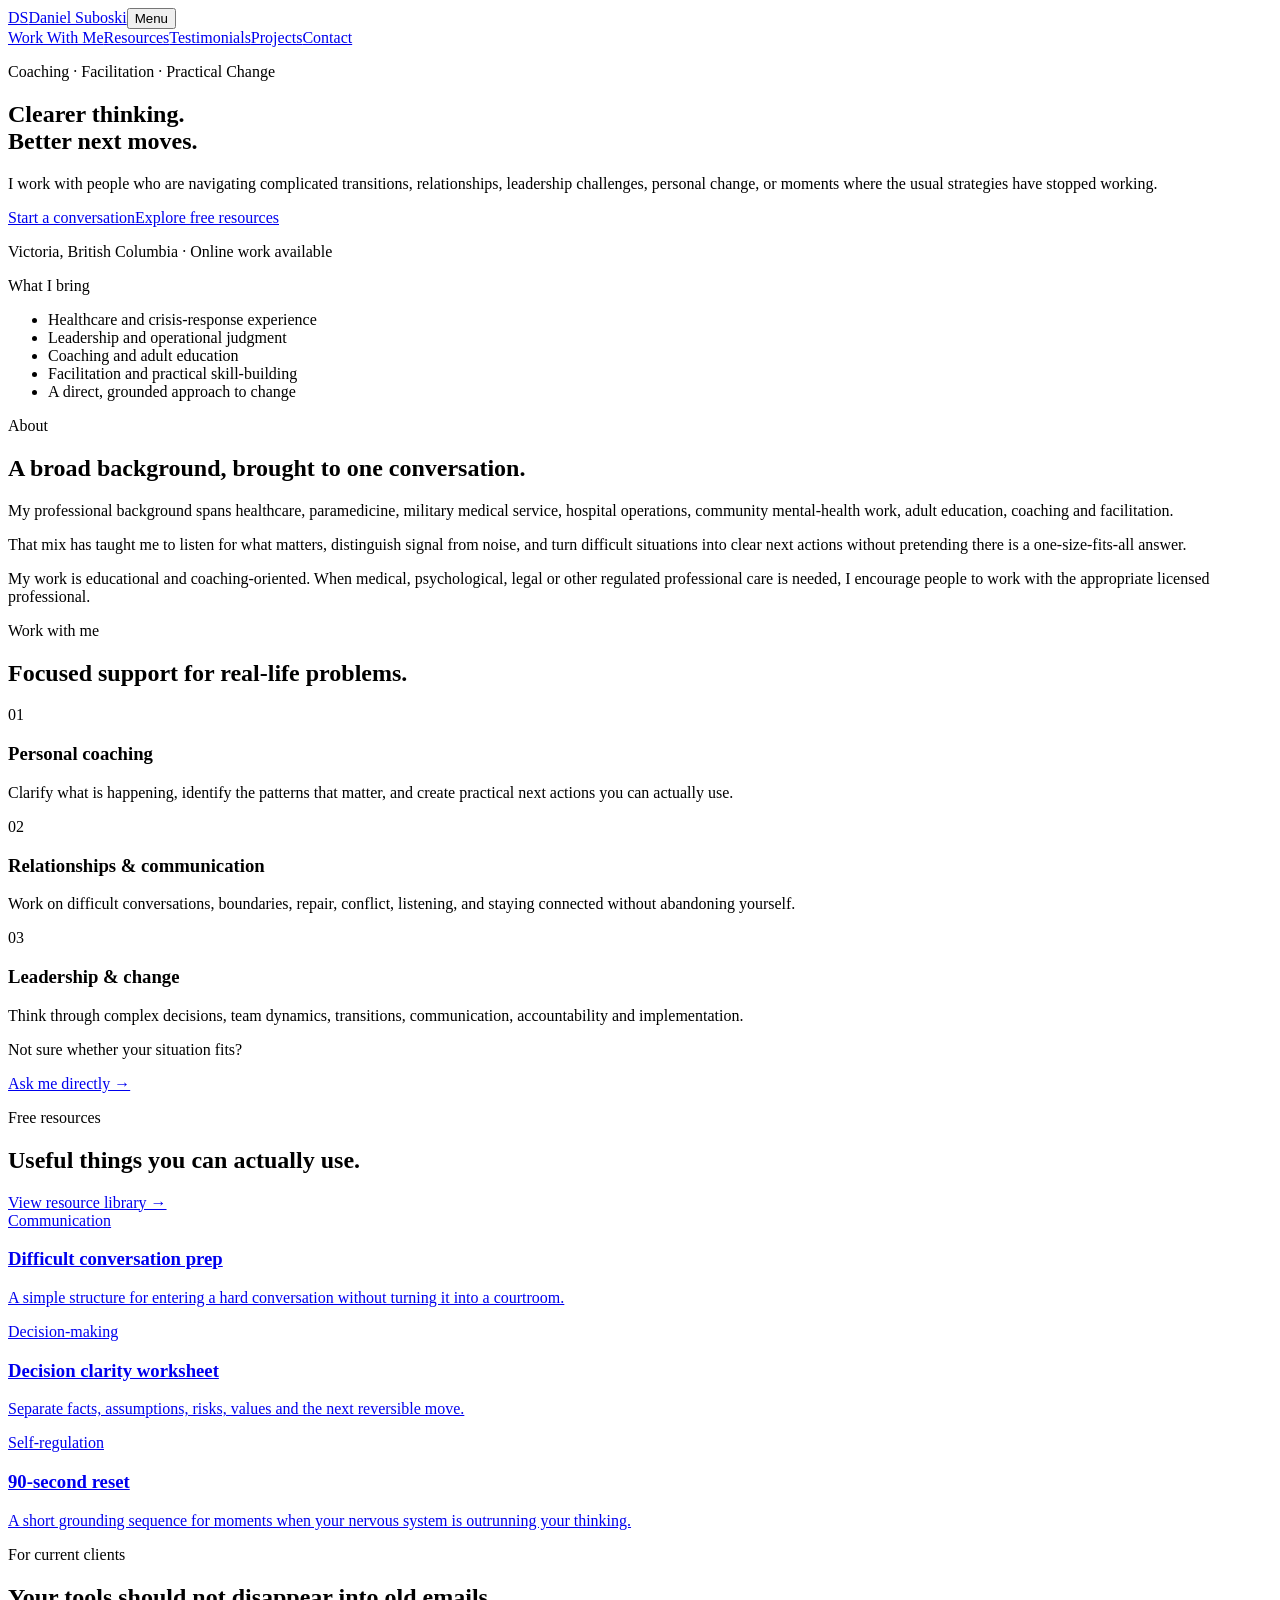
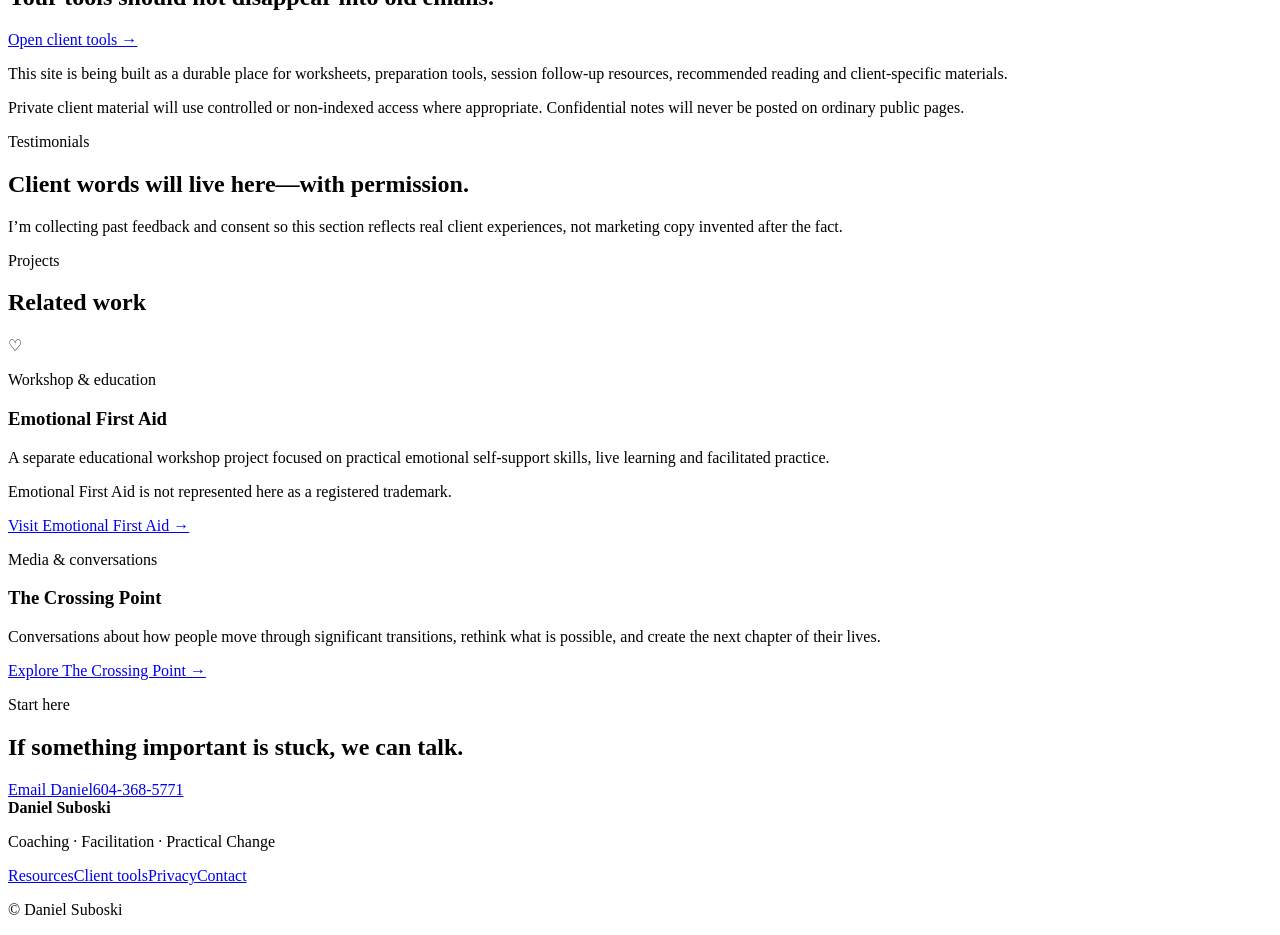
==== index.html @ cf42a099 "Add initial DanielSuboski.com homepage" ====
<!doctype html><html lang="en"><head><meta charset="utf-8"><meta name="viewport" content="width=device-width,initial-scale=1"><title>Daniel Suboski | Coaching, Facilitation & Practical Change</title><meta name="description" content="Daniel Suboski — coaching, facilitation, practical resources, and client tools grounded in healthcare, leadership, adult education, and lived experience."><meta name="theme-color" content="#17152a"><link rel="stylesheet" href="styles.css"></head><body><header class="site-header"><a class="brand" href="#top"><span class="brand-mark">DS</span><span class="brand-text">Daniel Suboski</span></a><button class="menu-btn" aria-expanded="false" aria-controls="nav">Menu</button><nav id="nav"><a href="#work">Work With Me</a><a href="#resources">Resources</a><a href="#testimonials">Testimonials</a><a href="#projects">Projects</a><a class="nav-cta" href="mailto:dsuboski@gmail.com?subject=Coaching%20inquiry">Contact</a></nav></header><main id="top"><section class="hero"><div class="hero-glow"></div><div class="hero-copy"><p class="eyebrow">Coaching · Facilitation · Practical Change</p><h1>Clearer thinking.<br><span>Better next moves.</span></h1><p class="lede">I work with people who are navigating complicated transitions, relationships, leadership challenges, personal change, or moments where the usual strategies have stopped working.</p><div class="actions"><a class="btn primary" href="mailto:dsuboski@gmail.com?subject=Coaching%20inquiry">Start a conversation</a><a class="btn secondary" href="#resources">Explore free resources</a></div><p class="micro">Victoria, British Columbia · Online work available</p></div><aside class="hero-card"><p class="card-kicker">What I bring</p><ul><li>Healthcare and crisis-response experience</li><li>Leadership and operational judgment</li><li>Coaching and adult education</li><li>Facilitation and practical skill-building</li><li>A direct, grounded approach to change</li></ul></aside></section><section class="split section" id="about"><div><p class="eyebrow">About</p><h2>A broad background, brought to one conversation.</h2></div><div class="prose"><p>My professional background spans healthcare, paramedicine, military medical service, hospital operations, community mental-health work, adult education, coaching and facilitation.</p><p>That mix has taught me to listen for what matters, distinguish signal from noise, and turn difficult situations into clear next actions without pretending there is a one-size-fits-all answer.</p><p>My work is educational and coaching-oriented. When medical, psychological, legal or other regulated professional care is needed, I encourage people to work with the appropriate licensed professional.</p></div></section><section class="section" id="work"><p class="eyebrow">Work with me</p><h2>Focused support for real-life problems.</h2><div class="grid three"><article class="tile"><span class="num">01</span><h3>Personal coaching</h3><p>Clarify what is happening, identify the patterns that matter, and create practical next actions you can actually use.</p></article><article class="tile"><span class="num">02</span><h3>Relationships & communication</h3><p>Work on difficult conversations, boundaries, repair, conflict, listening, and staying connected without abandoning yourself.</p></article><article class="tile"><span class="num">03</span><h3>Leadership & change</h3><p>Think through complex decisions, team dynamics, transitions, communication, accountability and implementation.</p></article></div><div class="inline-cta"><p>Not sure whether your situation fits?</p><a href="mailto:dsuboski@gmail.com?subject=Is%20this%20a%20fit%3F">Ask me directly →</a></div></section><section class="section muted" id="resources"><div class="section-head"><div><p class="eyebrow">Free resources</p><h2>Useful things you can actually use.</h2></div><a class="text-link" href="resources.html">View resource library →</a></div><div class="grid three"><a class="resource-card" href="resources.html#conversations"><span>Communication</span><h3>Difficult conversation prep</h3><p>A simple structure for entering a hard conversation without turning it into a courtroom.</p></a><a class="resource-card" href="resources.html#decisions"><span>Decision-making</span><h3>Decision clarity worksheet</h3><p>Separate facts, assumptions, risks, values and the next reversible move.</p></a><a class="resource-card" href="resources.html#reset"><span>Self-regulation</span><h3>90-second reset</h3><p>A short grounding sequence for moments when your nervous system is outrunning your thinking.</p></a></div></section><section class="section" id="client-tools"><div class="section-head"><div><p class="eyebrow">For current clients</p><h2>Your tools should not disappear into old emails.</h2></div><a class="text-link" href="client-tools.html">Open client tools →</a></div><div class="client-panel"><p>This site is being built as a durable place for worksheets, preparation tools, session follow-up resources, recommended reading and client-specific materials.</p><p class="small">Private client material will use controlled or non-indexed access where appropriate. Confidential notes will never be posted on ordinary public pages.</p></div></section><section class="section muted" id="testimonials"><p class="eyebrow">Testimonials</p><h2>Client words will live here—with permission.</h2><div class="testimonial-placeholder"><p>I’m collecting past feedback and consent so this section reflects real client experiences, not marketing copy invented after the fact.</p></div></section><section class="section" id="projects"><p class="eyebrow">Projects</p><h2>Related work</h2><div class="grid two"><article class="project efa"><div class="project-art" aria-hidden="true"><div class="swoosh"></div><div class="swoosh gold"></div><div class="heart">♡</div></div><div><p class="project-label">Workshop & education</p><h3>Emotional First Aid</h3><p>A separate educational workshop project focused on practical emotional self-support skills, live learning and facilitated practice.</p><p class="legal-note">Emotional First Aid is not represented here as a registered trademark.</p><a href="https://emotional-first-aid.com" rel="noopener">Visit Emotional First Aid →</a></div></article><article class="project crossing"><div><p class="project-label">Media & conversations</p><h3>The Crossing Point</h3><p>Conversations about how people move through significant transitions, rethink what is possible, and create the next chapter of their lives.</p><a href="https://the-crossing-point.vercel.app" rel="noopener">Explore The Crossing Point →</a></div></article></div></section><section class="contact-band"><div><p class="eyebrow">Start here</p><h2>If something important is stuck, we can talk.</h2></div><div class="actions"><a class="btn primary light" href="mailto:dsuboski@gmail.com?subject=Coaching%20inquiry">Email Daniel</a><a class="btn ghost-light" href="tel:+16043685771">604-368-5771</a></div></section></main><footer><div><strong>Daniel Suboski</strong><p>Coaching · Facilitation · Practical Change</p></div><div class="footer-links"><a href="resources.html">Resources</a><a href="client-tools.html">Client tools</a><a href="privacy.html">Privacy</a><a href="mailto:dsuboski@gmail.com">Contact</a></div><p class="copyright">© <span id="year"></span> Daniel Suboski</p></footer><script src="script.js"></script></body></html>
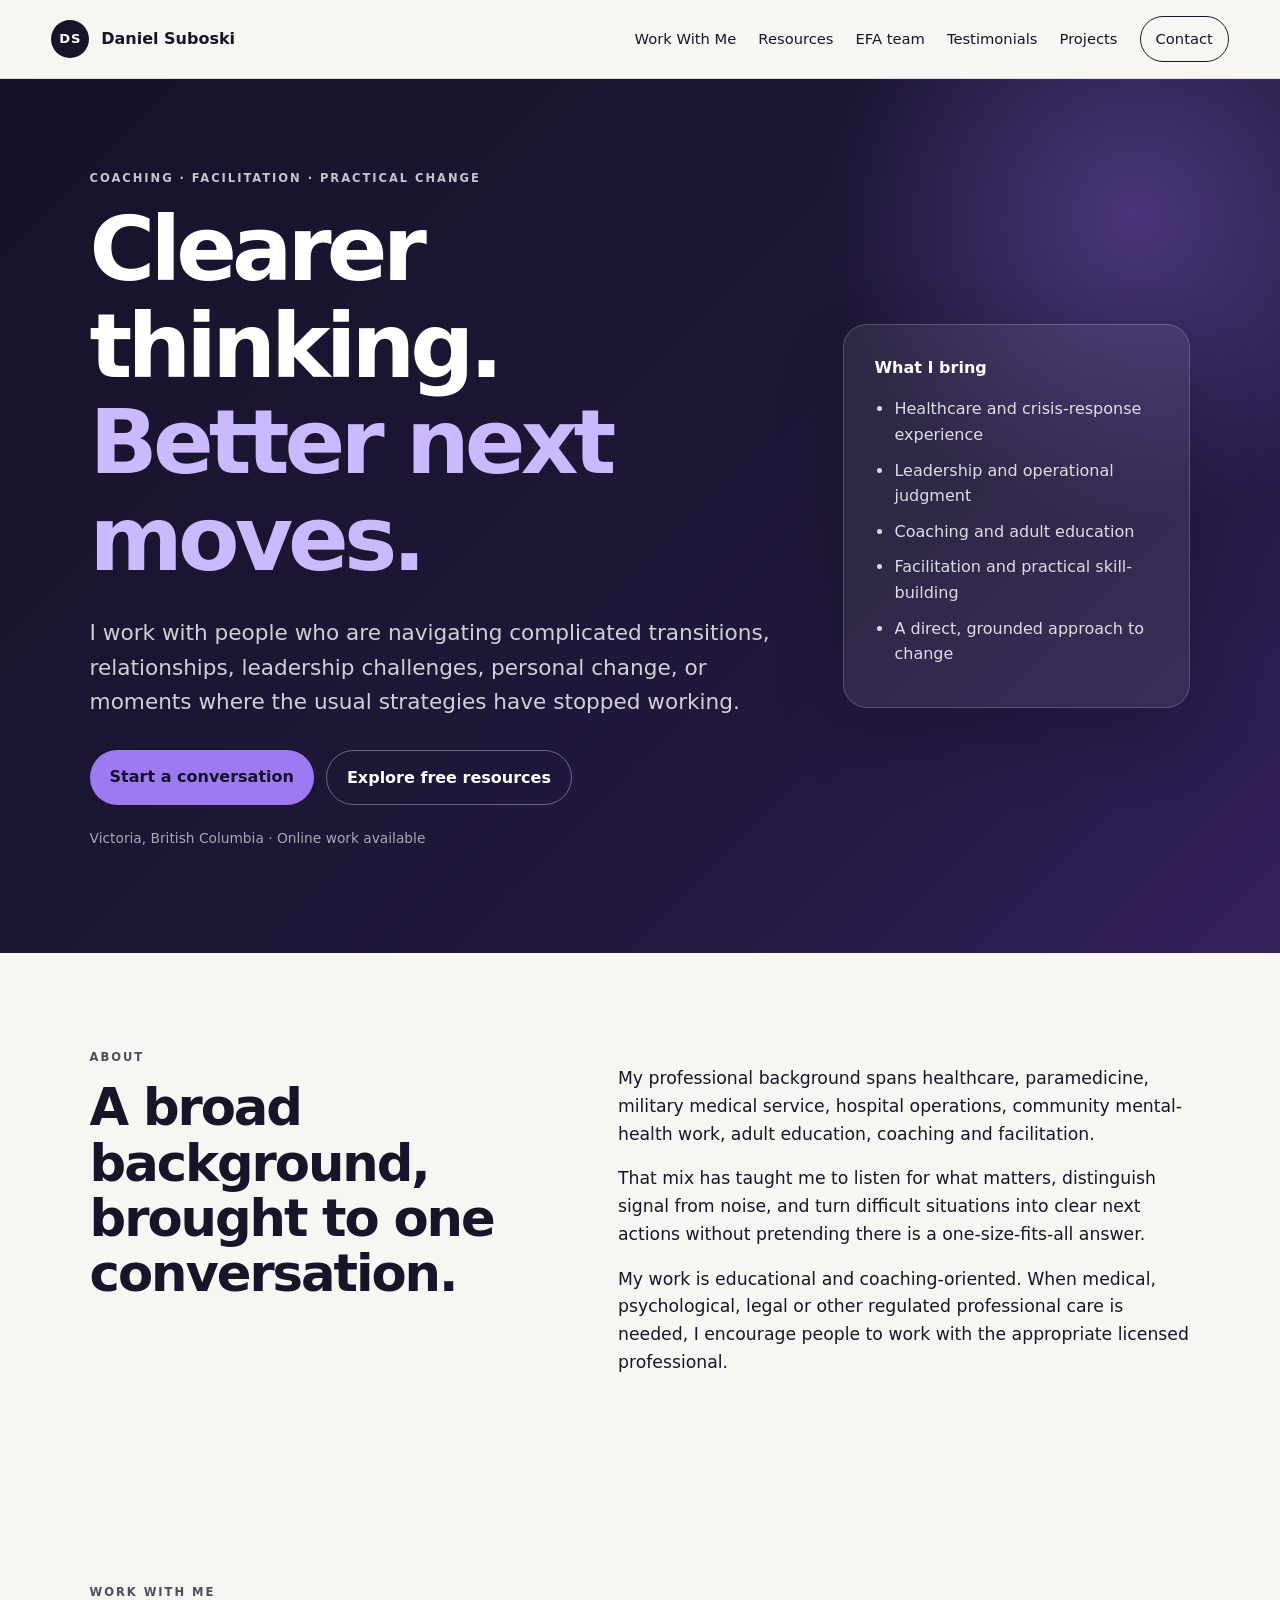
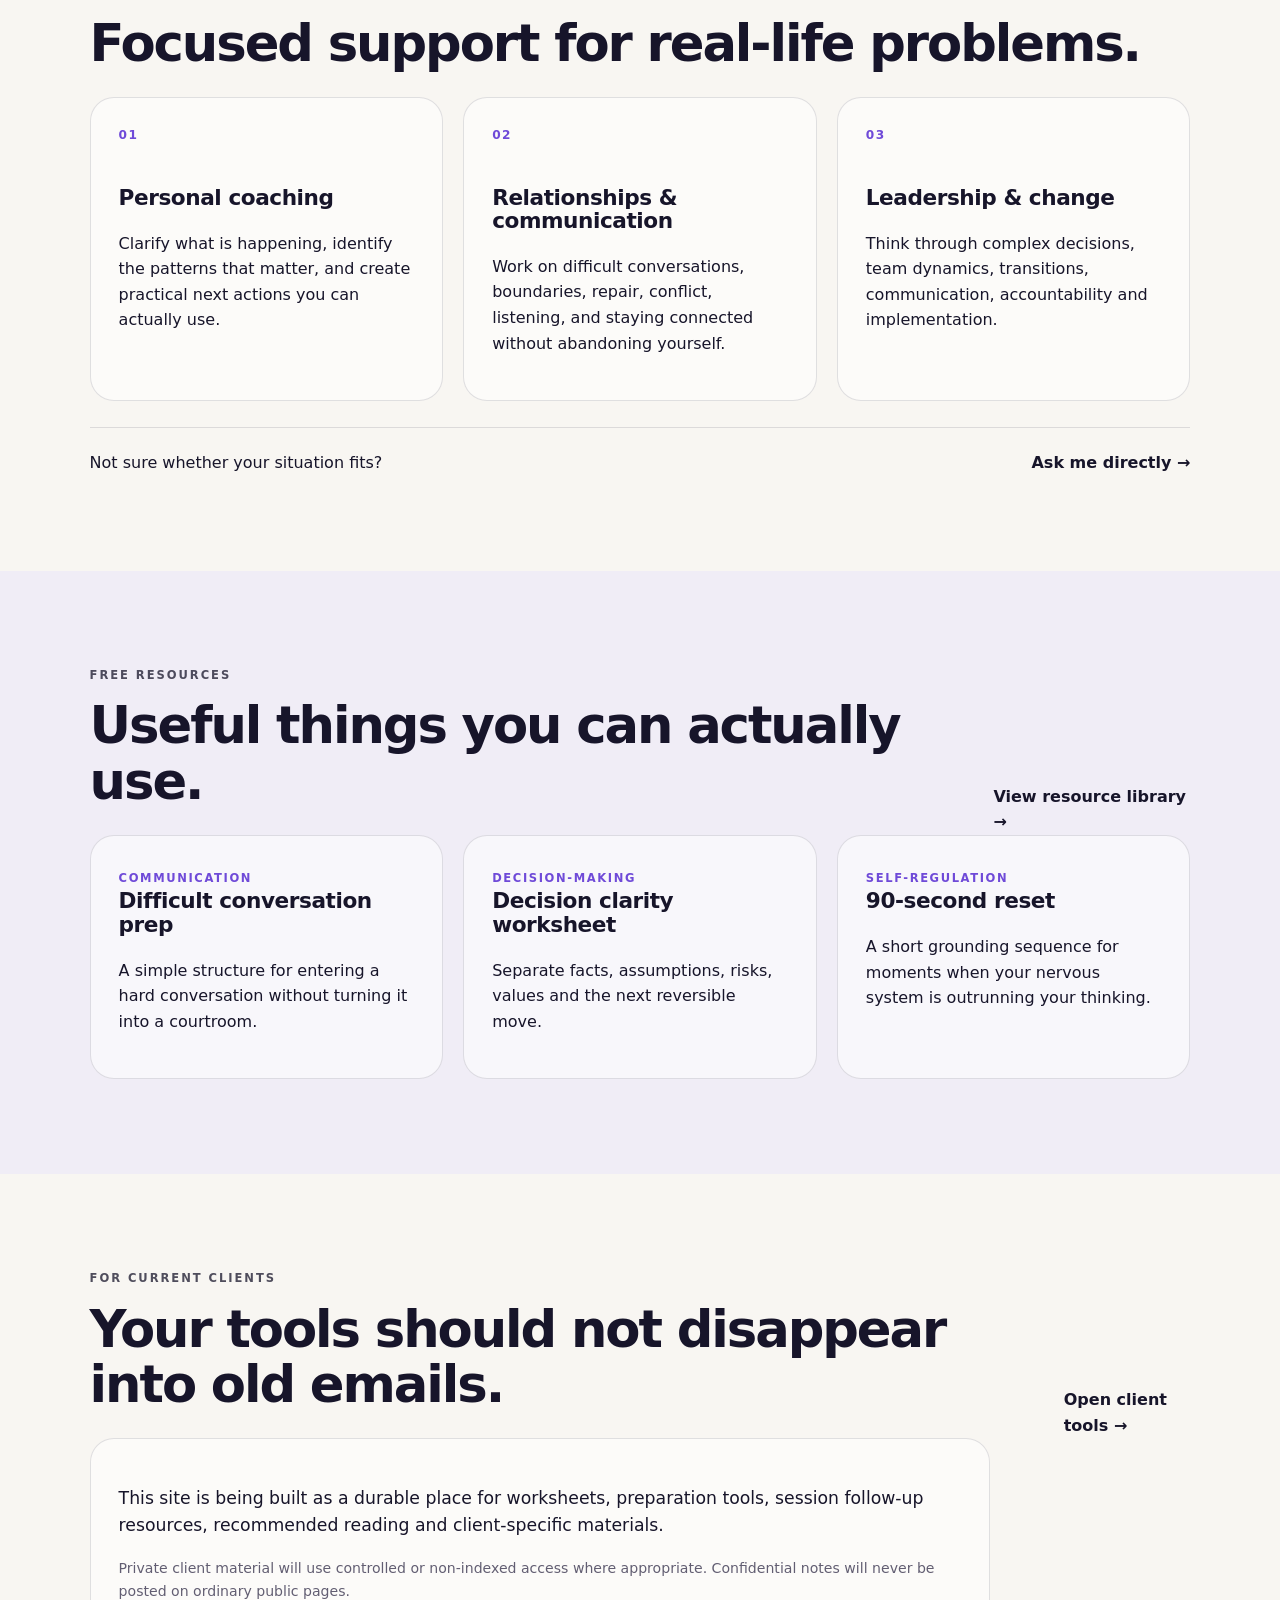
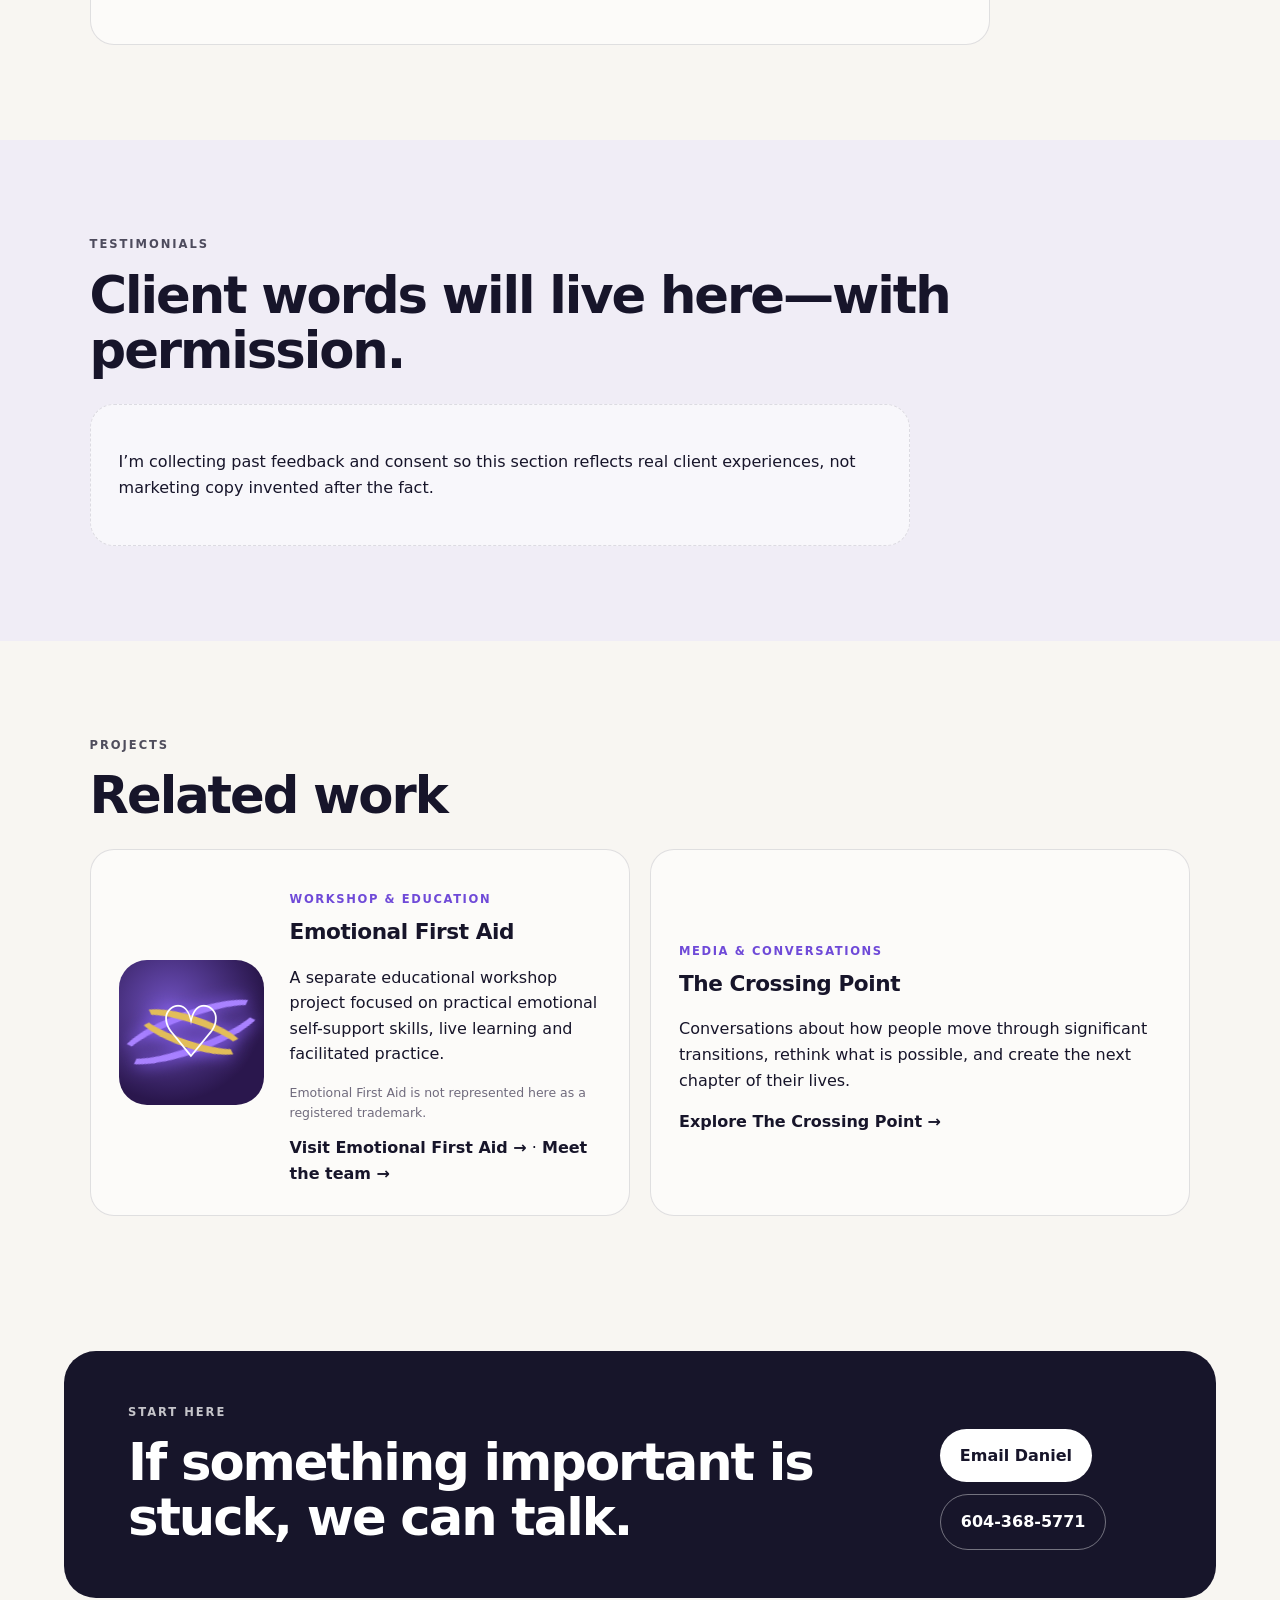
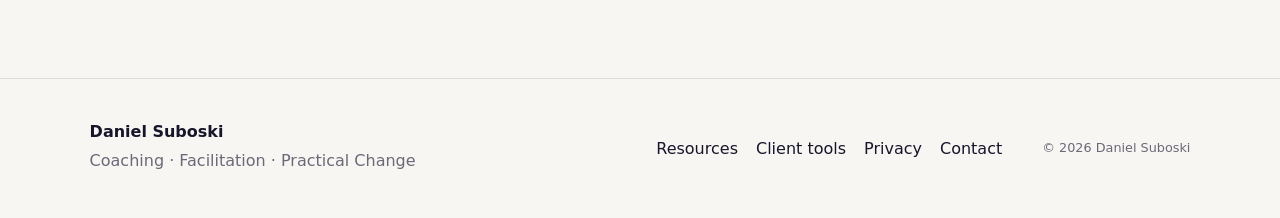
==== commit 2748ed60: "Connect websites and expand curated resources and EFA team navigation" ====
--- a/index.html
+++ b/index.html
@@ -1 +1 @@
-<!doctype html><html lang="en"><head><meta charset="utf-8"><meta name="viewport" content="width=device-width,initial-scale=1"><title>Daniel Suboski | Coaching, Facilitation & Practical Change</title><meta name="description" content="Daniel Suboski — coaching, facilitation, practical resources, and client tools grounded in healthcare, leadership, adult education, and lived experience."><meta name="theme-color" content="#17152a"><link rel="stylesheet" href="styles.css"></head><body><header class="site-header"><a class="brand" href="#top"><span class="brand-mark">DS</span><span class="brand-text">Daniel Suboski</span></a><button class="menu-btn" aria-expanded="false" aria-controls="nav">Menu</button><nav id="nav"><a href="#work">Work With Me</a><a href="#resources">Resources</a><a href="#testimonials">Testimonials</a><a href="#projects">Projects</a><a class="nav-cta" href="mailto:dsuboski@gmail.com?subject=Coaching%20inquiry">Contact</a></nav></header><main id="top"><section class="hero"><div class="hero-glow"></div><div class="hero-copy"><p class="eyebrow">Coaching · Facilitation · Practical Change</p><h1>Clearer thinking.<br><span>Better next moves.</span></h1><p class="lede">I work with people who are navigating complicated transitions, relationships, leadership challenges, personal change, or moments where the usual strategies have stopped working.</p><div class="actions"><a class="btn primary" href="mailto:dsuboski@gmail.com?subject=Coaching%20inquiry">Start a conversation</a><a class="btn secondary" href="#resources">Explore free resources</a></div><p class="micro">Victoria, British Columbia · Online work available</p></div><aside class="hero-card"><p class="card-kicker">What I bring</p><ul><li>Healthcare and crisis-response experience</li><li>Leadership and operational judgment</li><li>Coaching and adult education</li><li>Facilitation and practical skill-building</li><li>A direct, grounded approach to change</li></ul></aside></section><section class="split section" id="about"><div><p class="eyebrow">About</p><h2>A broad background, brought to one conversation.</h2></div><div class="prose"><p>My professional background spans healthcare, paramedicine, military medical service, hospital operations, community mental-health work, adult education, coaching and facilitation.</p><p>That mix has taught me to listen for what matters, distinguish signal from noise, and turn difficult situations into clear next actions without pretending there is a one-size-fits-all answer.</p><p>My work is educational and coaching-oriented. When medical, psychological, legal or other regulated professional care is needed, I encourage people to work with the appropriate licensed professional.</p></div></section><section class="section" id="work"><p class="eyebrow">Work with me</p><h2>Focused support for real-life problems.</h2><div class="grid three"><article class="tile"><span class="num">01</span><h3>Personal coaching</h3><p>Clarify what is happening, identify the patterns that matter, and create practical next actions you can actually use.</p></article><article class="tile"><span class="num">02</span><h3>Relationships & communication</h3><p>Work on difficult conversations, boundaries, repair, conflict, listening, and staying connected without abandoning yourself.</p></article><article class="tile"><span class="num">03</span><h3>Leadership & change</h3><p>Think through complex decisions, team dynamics, transitions, communication, accountability and implementation.</p></article></div><div class="inline-cta"><p>Not sure whether your situation fits?</p><a href="mailto:dsuboski@gmail.com?subject=Is%20this%20a%20fit%3F">Ask me directly →</a></div></section><section class="section muted" id="resources"><div class="section-head"><div><p class="eyebrow">Free resources</p><h2>Useful things you can actually use.</h2></div><a class="text-link" href="resources.html">View resource library →</a></div><div class="grid three"><a class="resource-card" href="resources.html#conversations"><span>Communication</span><h3>Difficult conversation prep</h3><p>A simple structure for entering a hard conversation without turning it into a courtroom.</p></a><a class="resource-card" href="resources.html#decisions"><span>Decision-making</span><h3>Decision clarity worksheet</h3><p>Separate facts, assumptions, risks, values and the next reversible move.</p></a><a class="resource-card" href="resources.html#reset"><span>Self-regulation</span><h3>90-second reset</h3><p>A short grounding sequence for moments when your nervous system is outrunning your thinking.</p></a></div></section><section class="section" id="client-tools"><div class="section-head"><div><p class="eyebrow">For current clients</p><h2>Your tools should not disappear into old emails.</h2></div><a class="text-link" href="client-tools.html">Open client tools →</a></div><div class="client-panel"><p>This site is being built as a durable place for worksheets, preparation tools, session follow-up resources, recommended reading and client-specific materials.</p><p class="small">Private client material will use controlled or non-indexed access where appropriate. Confidential notes will never be posted on ordinary public pages.</p></div></section><section class="section muted" id="testimonials"><p class="eyebrow">Testimonials</p><h2>Client words will live here—with permission.</h2><div class="testimonial-placeholder"><p>I’m collecting past feedback and consent so this section reflects real client experiences, not marketing copy invented after the fact.</p></div></section><section class="section" id="projects"><p class="eyebrow">Projects</p><h2>Related work</h2><div class="grid two"><article class="project efa"><div class="project-art" aria-hidden="true"><div class="swoosh"></div><div class="swoosh gold"></div><div class="heart">♡</div></div><div><p class="project-label">Workshop & education</p><h3>Emotional First Aid</h3><p>A separate educational workshop project focused on practical emotional self-support skills, live learning and facilitated practice.</p><p class="legal-note">Emotional First Aid is not represented here as a registered trademark.</p><a href="https://emotional-first-aid.com" rel="noopener">Visit Emotional First Aid →</a></div></article><article class="project crossing"><div><p class="project-label">Media & conversations</p><h3>The Crossing Point</h3><p>Conversations about how people move through significant transitions, rethink what is possible, and create the next chapter of their lives.</p><a href="https://the-crossing-point.vercel.app" rel="noopener">Explore The Crossing Point →</a></div></article></div></section><section class="contact-band"><div><p class="eyebrow">Start here</p><h2>If something important is stuck, we can talk.</h2></div><div class="actions"><a class="btn primary light" href="mailto:dsuboski@gmail.com?subject=Coaching%20inquiry">Email Daniel</a><a class="btn ghost-light" href="tel:+16043685771">604-368-5771</a></div></section></main><footer><div><strong>Daniel Suboski</strong><p>Coaching · Facilitation · Practical Change</p></div><div class="footer-links"><a href="resources.html">Resources</a><a href="client-tools.html">Client tools</a><a href="privacy.html">Privacy</a><a href="mailto:dsuboski@gmail.com">Contact</a></div><p class="copyright">© <span id="year"></span> Daniel Suboski</p></footer><script src="script.js"></script></body></html>+<!doctype html><html lang="en"><head><meta charset="utf-8"><meta name="viewport" content="width=device-width,initial-scale=1"><title>Daniel Suboski | Coaching, Facilitation & Practical Change</title><meta name="description" content="Daniel Suboski — coaching, facilitation, practical resources, and client tools grounded in healthcare, leadership, adult education, and lived experience."><meta name="theme-color" content="#17152a"><link rel="stylesheet" href="styles.css"></head><body><header class="site-header"><a class="brand" href="#top"><span class="brand-mark">DS</span><span class="brand-text">Daniel Suboski</span></a><button class="menu-btn" aria-expanded="false" aria-controls="nav">Menu</button><nav id="nav"><a href="#work">Work With Me</a><a href="#resources">Resources</a><a href="https://emotional-first-aid.com/people.html">EFA team</a><a href="#testimonials">Testimonials</a><a href="#projects">Projects</a><a class="nav-cta" href="mailto:dsuboski@gmail.com?subject=Coaching%20inquiry">Contact</a></nav></header><main id="top"><section class="hero"><div class="hero-glow"></div><div class="hero-copy"><p class="eyebrow">Coaching · Facilitation · Practical Change</p><h1>Clearer thinking.<br><span>Better next moves.</span></h1><p class="lede">I work with people who are navigating complicated transitions, relationships, leadership challenges, personal change, or moments where the usual strategies have stopped working.</p><div class="actions"><a class="btn primary" href="mailto:dsuboski@gmail.com?subject=Coaching%20inquiry">Start a conversation</a><a class="btn secondary" href="#resources">Explore free resources</a></div><p class="micro">Victoria, British Columbia · Online work available</p></div><aside class="hero-card"><p class="card-kicker">What I bring</p><ul><li>Healthcare and crisis-response experience</li><li>Leadership and operational judgment</li><li>Coaching and adult education</li><li>Facilitation and practical skill-building</li><li>A direct, grounded approach to change</li></ul></aside></section><section class="split section" id="about"><div><p class="eyebrow">About</p><h2>A broad background, brought to one conversation.</h2></div><div class="prose"><p>My professional background spans healthcare, paramedicine, military medical service, hospital operations, community mental-health work, adult education, coaching and facilitation.</p><p>That mix has taught me to listen for what matters, distinguish signal from noise, and turn difficult situations into clear next actions without pretending there is a one-size-fits-all answer.</p><p>My work is educational and coaching-oriented. When medical, psychological, legal or other regulated professional care is needed, I encourage people to work with the appropriate licensed professional.</p></div></section><section class="section" id="work"><p class="eyebrow">Work with me</p><h2>Focused support for real-life problems.</h2><div class="grid three"><article class="tile"><span class="num">01</span><h3>Personal coaching</h3><p>Clarify what is happening, identify the patterns that matter, and create practical next actions you can actually use.</p></article><article class="tile"><span class="num">02</span><h3>Relationships & communication</h3><p>Work on difficult conversations, boundaries, repair, conflict, listening, and staying connected without abandoning yourself.</p></article><article class="tile"><span class="num">03</span><h3>Leadership & change</h3><p>Think through complex decisions, team dynamics, transitions, communication, accountability and implementation.</p></article></div><div class="inline-cta"><p>Not sure whether your situation fits?</p><a href="mailto:dsuboski@gmail.com?subject=Is%20this%20a%20fit%3F">Ask me directly →</a></div></section><section class="section muted" id="resources"><div class="section-head"><div><p class="eyebrow">Free resources</p><h2>Useful things you can actually use.</h2></div><a class="text-link" href="resources.html">View resource library →</a></div><div class="grid three"><a class="resource-card" href="resources.html#conversations"><span>Communication</span><h3>Difficult conversation prep</h3><p>A simple structure for entering a hard conversation without turning it into a courtroom.</p></a><a class="resource-card" href="resources.html#decisions"><span>Decision-making</span><h3>Decision clarity worksheet</h3><p>Separate facts, assumptions, risks, values and the next reversible move.</p></a><a class="resource-card" href="resources.html#reset"><span>Self-regulation</span><h3>90-second reset</h3><p>A short grounding sequence for moments when your nervous system is outrunning your thinking.</p></a></div></section><section class="section" id="client-tools"><div class="section-head"><div><p class="eyebrow">For current clients</p><h2>Your tools should not disappear into old emails.</h2></div><a class="text-link" href="client-tools.html">Open client tools →</a></div><div class="client-panel"><p>This site is being built as a durable place for worksheets, preparation tools, session follow-up resources, recommended reading and client-specific materials.</p><p class="small">Private client material will use controlled or non-indexed access where appropriate. Confidential notes will never be posted on ordinary public pages.</p></div></section><section class="section muted" id="testimonials"><p class="eyebrow">Testimonials</p><h2>Client words will live here—with permission.</h2><div class="testimonial-placeholder"><p>I’m collecting past feedback and consent so this section reflects real client experiences, not marketing copy invented after the fact.</p></div></section><section class="section" id="projects"><p class="eyebrow">Projects</p><h2>Related work</h2><div class="grid two"><article class="project efa"><div class="project-art" aria-hidden="true"><div class="swoosh"></div><div class="swoosh gold"></div><div class="heart">♡</div></div><div><p class="project-label">Workshop & education</p><h3>Emotional First Aid</h3><p>A separate educational workshop project focused on practical emotional self-support skills, live learning and facilitated practice.</p><p class="legal-note">Emotional First Aid is not represented here as a registered trademark.</p><a href="https://emotional-first-aid.com" rel="noopener">Visit Emotional First Aid →</a> · <a href="https://emotional-first-aid.com/people.html">Meet the team →</a></div></article><article class="project crossing"><div><p class="project-label">Media & conversations</p><h3>The Crossing Point</h3><p>Conversations about how people move through significant transitions, rethink what is possible, and create the next chapter of their lives.</p><a href="https://the-crossing-point.vercel.app" rel="noopener">Explore The Crossing Point →</a></div></article></div></section><section class="contact-band"><div><p class="eyebrow">Start here</p><h2>If something important is stuck, we can talk.</h2></div><div class="actions"><a class="btn primary light" href="mailto:dsuboski@gmail.com?subject=Coaching%20inquiry">Email Daniel</a><a class="btn ghost-light" href="tel:+16043685771">604-368-5771</a></div></section></main><footer><div><strong>Daniel Suboski</strong><p>Coaching · Facilitation · Practical Change</p></div><div class="footer-links"><a href="resources.html">Resources</a><a href="client-tools.html">Client tools</a><a href="privacy.html">Privacy</a><a href="mailto:dsuboski@gmail.com">Contact</a></div><p class="copyright">© <span id="year"></span> Daniel Suboski</p></footer><script src="script.js"></script></body></html>
--- a/styles.css
+++ b/styles.css
@@ -0,0 +1 @@
+:root{--ink:#17152a;--paper:#f8f6f2;--white:#fff;--purple:#6f4ad8;--purple2:#9e7af2;--gold:#d7a83b;--line:rgba(23,21,42,.12);--muted:#eeebf5;--radius:24px}*{box-sizing:border-box}html{scroll-behavior:smooth}body{margin:0;font-family:Inter,ui-sans-serif,system-ui,-apple-system,BlinkMacSystemFont,"Segoe UI",sans-serif;color:var(--ink);background:var(--paper);line-height:1.6}a{color:inherit}.site-header{position:sticky;top:0;z-index:20;display:flex;align-items:center;justify-content:space-between;padding:16px clamp(22px,4vw,64px);background:rgba(248,246,242,.88);backdrop-filter:blur(14px);border-bottom:1px solid var(--line)}.brand{display:flex;align-items:center;gap:12px;text-decoration:none;font-weight:700}.brand-mark{width:38px;height:38px;border-radius:50%;display:grid;place-items:center;background:var(--ink);color:white;font-size:.82rem;letter-spacing:.05em}nav{display:flex;gap:22px;align-items:center}nav a{text-decoration:none;font-size:.92rem}.nav-cta{padding:10px 15px;border:1px solid var(--ink);border-radius:999px}.menu-btn{display:none;background:none;border:1px solid var(--line);padding:8px 12px;border-radius:999px}.hero{min-height:78vh;display:grid;grid-template-columns:minmax(0,1.4fr) minmax(280px,.7fr);gap:60px;align-items:center;padding:90px clamp(24px,7vw,110px);position:relative;overflow:hidden;background:linear-gradient(135deg,#151329,#21183c 65%,#33215d);color:white}.hero-glow{position:absolute;width:650px;height:650px;border-radius:50%;background:radial-gradient(circle,rgba(151,112,244,.34),rgba(151,112,244,0) 67%);right:-180px;top:-190px}.hero-copy,.hero-card{position:relative;z-index:1}.eyebrow{text-transform:uppercase;letter-spacing:.17em;font-size:.72rem;font-weight:800;opacity:.75;margin:0 0 14px}h1,h2,h3{line-height:1.08;margin-top:0}h1{font-size:clamp(3rem,7vw,6.3rem);letter-spacing:-.055em;margin-bottom:28px}h1 span{color:#cab9ff}h2{font-size:clamp(2.1rem,4vw,4rem);letter-spacing:-.04em;margin-bottom:26px}h3{font-size:1.35rem;letter-spacing:-.02em}.lede{font-size:clamp(1.1rem,1.7vw,1.35rem);max-width:720px;color:rgba(255,255,255,.8)}.actions{display:flex;gap:12px;flex-wrap:wrap;margin-top:30px}.btn{display:inline-block;text-decoration:none;padding:14px 20px;border-radius:999px;font-weight:750}.btn.primary{background:var(--purple2);color:#161126}.btn.secondary{border:1px solid rgba(255,255,255,.35);color:white}.btn.light{background:white;color:var(--ink)}.ghost-light{border:1px solid rgba(255,255,255,.4);color:white;text-decoration:none;padding:14px 20px;border-radius:999px;font-weight:700}.micro{font-size:.86rem;opacity:.62;margin-top:22px}.hero-card{padding:30px;border:1px solid rgba(255,255,255,.18);background:rgba(255,255,255,.07);border-radius:var(--radius);box-shadow:0 30px 70px rgba(0,0,0,.18)}.card-kicker{font-weight:800;margin-top:0}.hero-card ul{padding-left:20px;margin-bottom:0}.hero-card li{margin:10px 0;color:rgba(255,255,255,.84)}.section{padding:95px clamp(24px,7vw,110px)}.muted{background:#f0edf6}.split{display:grid;grid-template-columns:.9fr 1.1fr;gap:60px}.prose{font-size:1.08rem;max-width:760px}.grid{display:grid;gap:20px}.grid.three{grid-template-columns:repeat(3,1fr)}.grid.two{grid-template-columns:repeat(2,1fr)}.tile,.resource-card,.project,.client-panel,.testimonial-placeholder{border:1px solid var(--line);background:rgba(255,255,255,.55);border-radius:var(--radius);padding:28px}.tile .num{display:block;font-size:.76rem;font-weight:800;letter-spacing:.12em;color:var(--purple);margin-bottom:40px}.inline-cta{display:flex;justify-content:space-between;gap:20px;align-items:center;margin-top:26px;padding-top:22px;border-top:1px solid var(--line)}.inline-cta p{margin:0}.inline-cta a,.text-link{font-weight:800;text-decoration:none}.section-head{display:flex;justify-content:space-between;gap:30px;align-items:end}.resource-card{text-decoration:none;transition:.2s ease}.resource-card:hover{transform:translateY(-3px);box-shadow:0 18px 45px rgba(29,20,61,.08)}.resource-card span,.project-label{font-size:.72rem;text-transform:uppercase;letter-spacing:.14em;font-weight:800;color:var(--purple)}.client-panel{max-width:900px;font-size:1.08rem}.small{font-size:.88rem;color:#625e72}.testimonial-placeholder{max-width:820px;border-style:dashed}.project{display:flex;gap:26px;align-items:center}.project-art{width:145px;min-width:145px;height:145px;border-radius:28px;background:radial-gradient(circle at 35% 32%,#6e50bd,#2a174d 70%);position:relative;overflow:hidden;display:grid;place-items:center}.swoosh{position:absolute;width:150px;height:42px;border:7px solid #a982ff;border-left-color:transparent;border-right-color:transparent;border-radius:50%;transform:rotate(-20deg);filter:drop-shadow(0 0 8px #8d63ff)}.swoosh.gold{width:110px;height:32px;border-color:#e2bd59;border-left-color:transparent;border-right-color:transparent;transform:rotate(18deg)}.heart{font-size:4.5rem;color:white;z-index:2;line-height:1}.legal-note{font-size:.78rem;color:#706b7d}.project a{font-weight:800;text-decoration:none}.contact-band{margin:40px clamp(24px,5vw,80px) 80px;padding:48px clamp(28px,5vw,70px);background:var(--ink);color:white;border-radius:32px;display:flex;align-items:center;justify-content:space-between;gap:40px}.contact-band h2{margin-bottom:0}footer{display:grid;grid-template-columns:1fr auto auto;gap:40px;padding:40px clamp(24px,7vw,110px);border-top:1px solid var(--line);align-items:center}footer p{margin:.25rem 0;color:#6d6878}.footer-links{display:flex;gap:18px;flex-wrap:wrap}.footer-links a{text-decoration:none}.copyright{font-size:.8rem}.page-hero{padding:90px clamp(24px,7vw,110px) 50px;background:#17152a;color:white}.page-wrap{max-width:1000px;margin:auto;padding:65px 24px 100px}.tool{padding:26px 0;border-bottom:1px solid var(--line)}.tool h2{font-size:1.7rem}.tool-box{background:white;border:1px solid var(--line);border-radius:18px;padding:22px;margin-top:14px}.tool ol,.tool ul{padding-left:22px}.back{display:inline-block;margin-bottom:20px;color:#cab9ff;text-decoration:none;font-weight:700}@media(max-width:900px){.hero,.split,.grid.three,.grid.two{grid-template-columns:1fr}.hero{gap:30px}.hero-card{max-width:560px}.project{align-items:flex-start}footer{grid-template-columns:1fr}}@media(max-width:720px){nav{display:none;position:absolute;right:18px;top:68px;flex-direction:column;align-items:stretch;background:var(--paper);padding:18px;border:1px solid var(--line);border-radius:18px;min-width:220px;box-shadow:0 20px 50px rgba(0,0,0,.12)}nav.open{display:flex}.menu-btn{display:block}.brand-text{font-size:.95rem}.section-head,.contact-band,.inline-cta{align-items:flex-start;flex-direction:column}.hero{padding-top:65px}h1{font-size:clamp(2.9rem,15vw,5rem)}.project{flex-direction:column}}
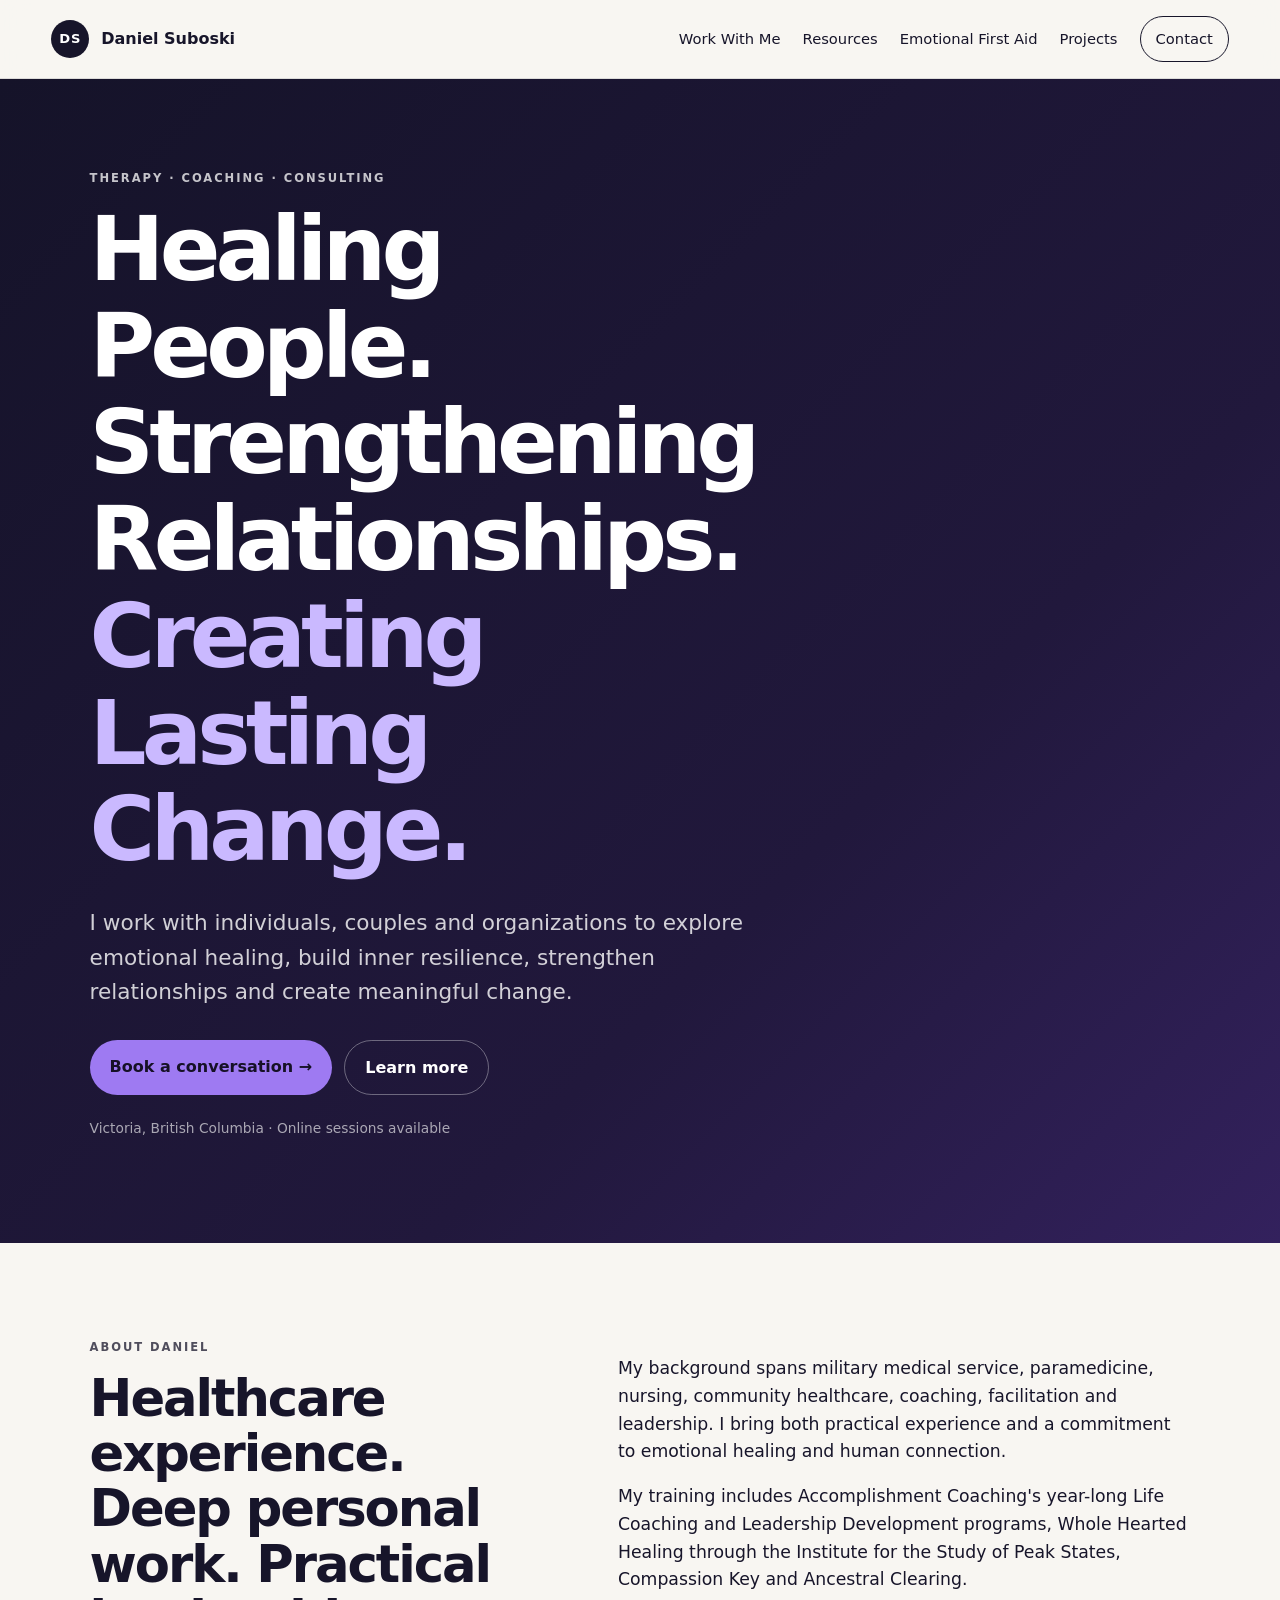
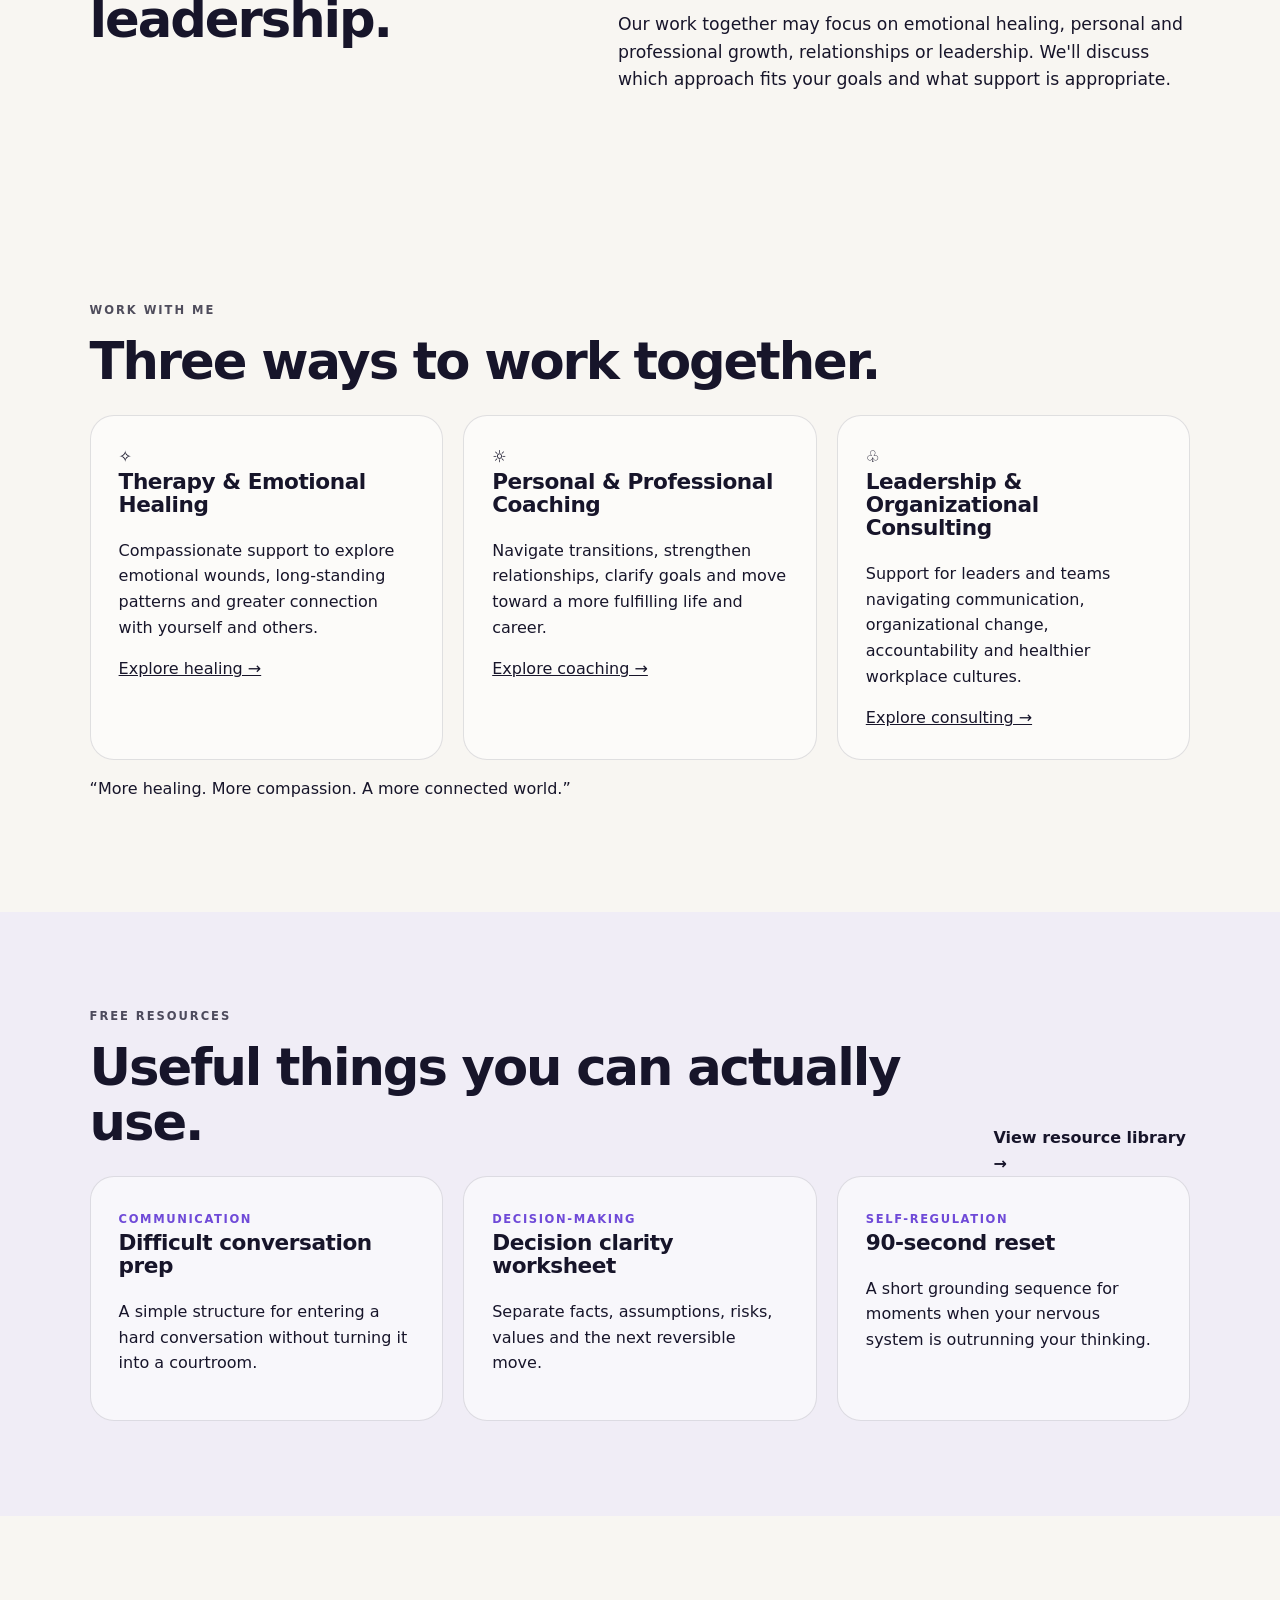
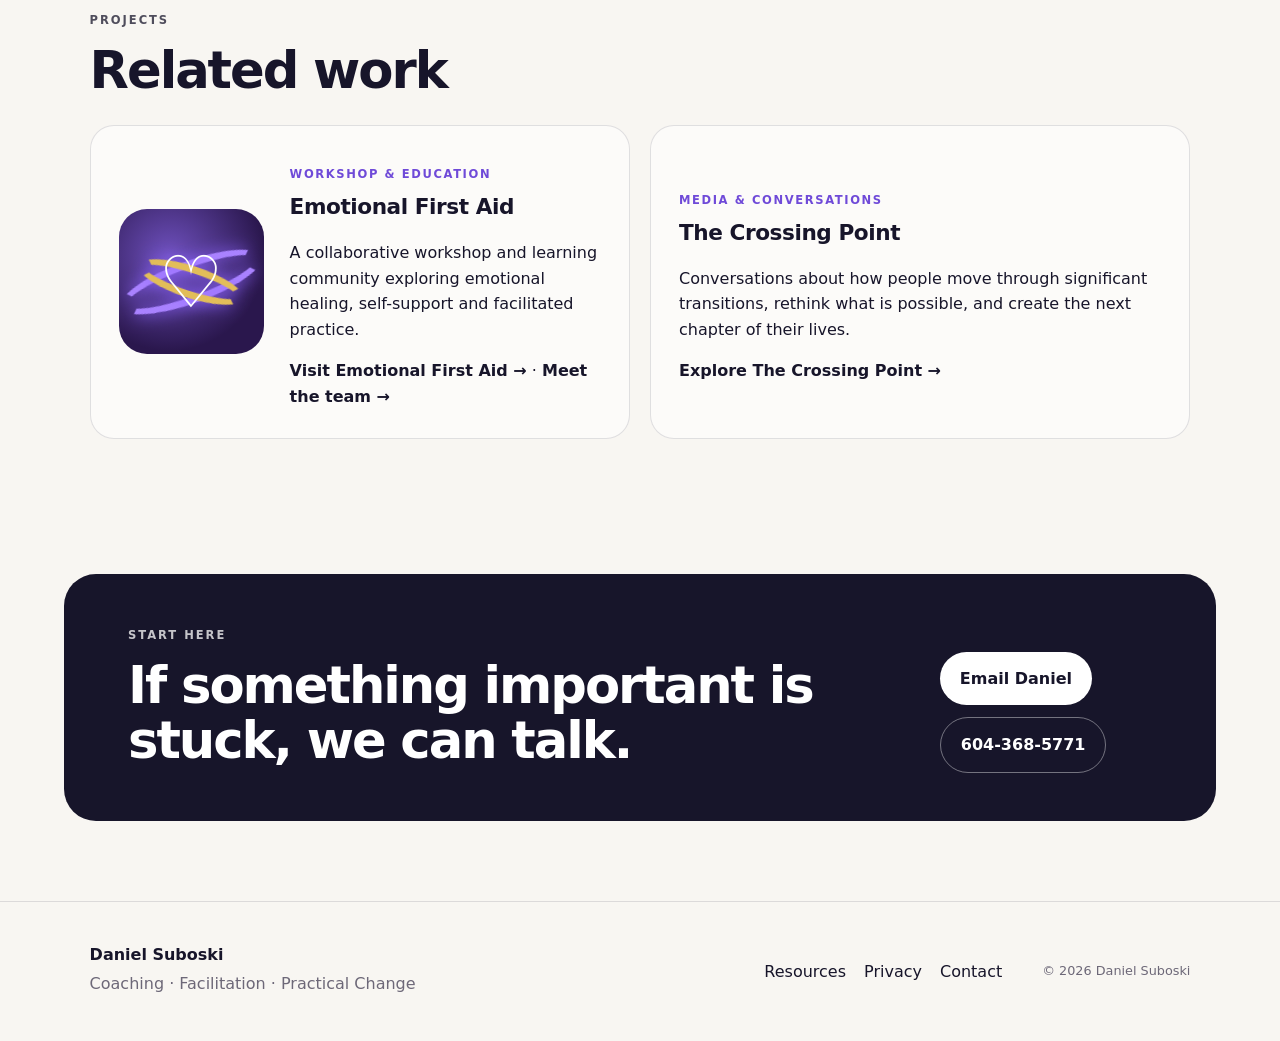
==== commit bf775424: "Refresh Daniel website messaging and coastal design" ====
--- a/index.html
+++ b/index.html
@@ -1 +1 @@
-<!doctype html><html lang="en"><head><meta charset="utf-8"><meta name="viewport" content="width=device-width,initial-scale=1"><title>Daniel Suboski | Coaching, Facilitation & Practical Change</title><meta name="description" content="Daniel Suboski — coaching, facilitation, practical resources, and client tools grounded in healthcare, leadership, adult education, and lived experience."><meta name="theme-color" content="#17152a"><link rel="stylesheet" href="styles.css"></head><body><header class="site-header"><a class="brand" href="#top"><span class="brand-mark">DS</span><span class="brand-text">Daniel Suboski</span></a><button class="menu-btn" aria-expanded="false" aria-controls="nav">Menu</button><nav id="nav"><a href="#work">Work With Me</a><a href="#resources">Resources</a><a href="https://emotional-first-aid.com/people.html">EFA team</a><a href="#testimonials">Testimonials</a><a href="#projects">Projects</a><a class="nav-cta" href="mailto:dsuboski@gmail.com?subject=Coaching%20inquiry">Contact</a></nav></header><main id="top"><section class="hero"><div class="hero-glow"></div><div class="hero-copy"><p class="eyebrow">Coaching · Facilitation · Practical Change</p><h1>Clearer thinking.<br><span>Better next moves.</span></h1><p class="lede">I work with people who are navigating complicated transitions, relationships, leadership challenges, personal change, or moments where the usual strategies have stopped working.</p><div class="actions"><a class="btn primary" href="mailto:dsuboski@gmail.com?subject=Coaching%20inquiry">Start a conversation</a><a class="btn secondary" href="#resources">Explore free resources</a></div><p class="micro">Victoria, British Columbia · Online work available</p></div><aside class="hero-card"><p class="card-kicker">What I bring</p><ul><li>Healthcare and crisis-response experience</li><li>Leadership and operational judgment</li><li>Coaching and adult education</li><li>Facilitation and practical skill-building</li><li>A direct, grounded approach to change</li></ul></aside></section><section class="split section" id="about"><div><p class="eyebrow">About</p><h2>A broad background, brought to one conversation.</h2></div><div class="prose"><p>My professional background spans healthcare, paramedicine, military medical service, hospital operations, community mental-health work, adult education, coaching and facilitation.</p><p>That mix has taught me to listen for what matters, distinguish signal from noise, and turn difficult situations into clear next actions without pretending there is a one-size-fits-all answer.</p><p>My work is educational and coaching-oriented. When medical, psychological, legal or other regulated professional care is needed, I encourage people to work with the appropriate licensed professional.</p></div></section><section class="section" id="work"><p class="eyebrow">Work with me</p><h2>Focused support for real-life problems.</h2><div class="grid three"><article class="tile"><span class="num">01</span><h3>Personal coaching</h3><p>Clarify what is happening, identify the patterns that matter, and create practical next actions you can actually use.</p></article><article class="tile"><span class="num">02</span><h3>Relationships & communication</h3><p>Work on difficult conversations, boundaries, repair, conflict, listening, and staying connected without abandoning yourself.</p></article><article class="tile"><span class="num">03</span><h3>Leadership & change</h3><p>Think through complex decisions, team dynamics, transitions, communication, accountability and implementation.</p></article></div><div class="inline-cta"><p>Not sure whether your situation fits?</p><a href="mailto:dsuboski@gmail.com?subject=Is%20this%20a%20fit%3F">Ask me directly →</a></div></section><section class="section muted" id="resources"><div class="section-head"><div><p class="eyebrow">Free resources</p><h2>Useful things you can actually use.</h2></div><a class="text-link" href="resources.html">View resource library →</a></div><div class="grid three"><a class="resource-card" href="resources.html#conversations"><span>Communication</span><h3>Difficult conversation prep</h3><p>A simple structure for entering a hard conversation without turning it into a courtroom.</p></a><a class="resource-card" href="resources.html#decisions"><span>Decision-making</span><h3>Decision clarity worksheet</h3><p>Separate facts, assumptions, risks, values and the next reversible move.</p></a><a class="resource-card" href="resources.html#reset"><span>Self-regulation</span><h3>90-second reset</h3><p>A short grounding sequence for moments when your nervous system is outrunning your thinking.</p></a></div></section><section class="section" id="client-tools"><div class="section-head"><div><p class="eyebrow">For current clients</p><h2>Your tools should not disappear into old emails.</h2></div><a class="text-link" href="client-tools.html">Open client tools →</a></div><div class="client-panel"><p>This site is being built as a durable place for worksheets, preparation tools, session follow-up resources, recommended reading and client-specific materials.</p><p class="small">Private client material will use controlled or non-indexed access where appropriate. Confidential notes will never be posted on ordinary public pages.</p></div></section><section class="section muted" id="testimonials"><p class="eyebrow">Testimonials</p><h2>Client words will live here—with permission.</h2><div class="testimonial-placeholder"><p>I’m collecting past feedback and consent so this section reflects real client experiences, not marketing copy invented after the fact.</p></div></section><section class="section" id="projects"><p class="eyebrow">Projects</p><h2>Related work</h2><div class="grid two"><article class="project efa"><div class="project-art" aria-hidden="true"><div class="swoosh"></div><div class="swoosh gold"></div><div class="heart">♡</div></div><div><p class="project-label">Workshop & education</p><h3>Emotional First Aid</h3><p>A separate educational workshop project focused on practical emotional self-support skills, live learning and facilitated practice.</p><p class="legal-note">Emotional First Aid is not represented here as a registered trademark.</p><a href="https://emotional-first-aid.com" rel="noopener">Visit Emotional First Aid →</a> · <a href="https://emotional-first-aid.com/people.html">Meet the team →</a></div></article><article class="project crossing"><div><p class="project-label">Media & conversations</p><h3>The Crossing Point</h3><p>Conversations about how people move through significant transitions, rethink what is possible, and create the next chapter of their lives.</p><a href="https://the-crossing-point.vercel.app" rel="noopener">Explore The Crossing Point →</a></div></article></div></section><section class="contact-band"><div><p class="eyebrow">Start here</p><h2>If something important is stuck, we can talk.</h2></div><div class="actions"><a class="btn primary light" href="mailto:dsuboski@gmail.com?subject=Coaching%20inquiry">Email Daniel</a><a class="btn ghost-light" href="tel:+16043685771">604-368-5771</a></div></section></main><footer><div><strong>Daniel Suboski</strong><p>Coaching · Facilitation · Practical Change</p></div><div class="footer-links"><a href="resources.html">Resources</a><a href="client-tools.html">Client tools</a><a href="privacy.html">Privacy</a><a href="mailto:dsuboski@gmail.com">Contact</a></div><p class="copyright">© <span id="year"></span> Daniel Suboski</p></footer><script src="script.js"></script></body></html>+<!doctype html><html lang="en"><head><meta charset="utf-8"><meta name="viewport" content="width=device-width,initial-scale=1"><title>Daniel Suboski | Therapy, Coaching & Leadership Consulting</title><meta name="description" content="Daniel Suboski — coaching, facilitation, practical resources, and client tools grounded in healthcare, leadership, adult education, and lived experience."><meta name="theme-color" content="#17152a"><link rel="stylesheet" href="styles.css"></head><body><header class="site-header"><a class="brand" href="#top"><span class="brand-mark">DS</span><span class="brand-text">Daniel Suboski</span></a><button class="menu-btn" aria-expanded="false" aria-controls="nav">Menu</button><nav id="nav"><a href="#work">Work With Me</a><a href="#resources">Resources</a><a href="https://emotional-first-aid.com/">Emotional First Aid</a><a href="#projects">Projects</a><a class="nav-cta" href="mailto:dsuboski@gmail.com?subject=Coaching%20inquiry">Contact</a></nav></header><main id="top"><section class="hero"><div class="hero-copy"><p class="eyebrow">Therapy · Coaching · Consulting</p><h1>Healing People.<br>Strengthening Relationships.<br><span>Creating Lasting Change.</span></h1><p class="lede">I work with individuals, couples and organizations to explore emotional healing, build inner resilience, strengthen relationships and create meaningful change.</p><div class="actions"><a class="btn primary" href="mailto:dsuboski@gmail.com?subject=Session%20inquiry">Book a conversation →</a><a class="btn secondary" href="#work">Learn more</a></div><p class="micro">Victoria, British Columbia · Online sessions available</p></div></section><section class="split section" id="about"><div><p class="eyebrow">About Daniel</p><h2>Healthcare experience. Deep personal work. Practical leadership.</h2></div><div class="prose"><p>My background spans military medical service, paramedicine, nursing, community healthcare, coaching, facilitation and leadership. I bring both practical experience and a commitment to emotional healing and human connection.</p><p>My training includes Accomplishment Coaching's year-long Life Coaching and Leadership Development programs, Whole Hearted Healing through the Institute for the Study of Peak States, Compassion Key and Ancestral Clearing.</p><p>Our work together may focus on emotional healing, personal and professional growth, relationships or leadership. We'll discuss which approach fits your goals and what support is appropriate.</p></div></section><section class="section services" id="work"><p class="eyebrow">Work with me</p><h2>Three ways to work together.</h2><div class="grid three"><article class="tile"><span class="service-icon">✧</span><h3>Therapy &amp; Emotional Healing</h3><p>Compassionate support to explore emotional wounds, long-standing patterns and greater connection with yourself and others.</p><a href="mailto:dsuboski@gmail.com?subject=Therapy%20and%20healing%20inquiry">Explore healing →</a></article><article class="tile"><span class="service-icon gold">☼</span><h3>Personal &amp; Professional Coaching</h3><p>Navigate transitions, strengthen relationships, clarify goals and move toward a more fulfilling life and career.</p><a href="mailto:dsuboski@gmail.com?subject=Coaching%20inquiry">Explore coaching →</a></article><article class="tile"><span class="service-icon">♧</span><h3>Leadership &amp; Organizational Consulting</h3><p>Support for leaders and teams navigating communication, organizational change, accountability and healthier workplace cultures.</p><a href="mailto:dsuboski@gmail.com?subject=Leadership%20consulting%20inquiry">Explore consulting →</a></article></div><p class="closing-quote">“More healing. More compassion. A more connected world.”</p></section><section class="section muted" id="resources"><div class="section-head"><div><p class="eyebrow">Free resources</p><h2>Useful things you can actually use.</h2></div><a class="text-link" href="resources.html">View resource library →</a></div><div class="grid three"><a class="resource-card" href="resources.html#conversations"><span>Communication</span><h3>Difficult conversation prep</h3><p>A simple structure for entering a hard conversation without turning it into a courtroom.</p></a><a class="resource-card" href="resources.html#decisions"><span>Decision-making</span><h3>Decision clarity worksheet</h3><p>Separate facts, assumptions, risks, values and the next reversible move.</p></a><a class="resource-card" href="resources.html#reset"><span>Self-regulation</span><h3>90-second reset</h3><p>A short grounding sequence for moments when your nervous system is outrunning your thinking.</p></a></div></section><section class="section" id="projects"><p class="eyebrow">Projects</p><h2>Related work</h2><div class="grid two"><article class="project efa"><div class="project-art" aria-hidden="true"><div class="swoosh"></div><div class="swoosh gold"></div><div class="heart">♡</div></div><div><p class="project-label">Workshop & education</p><h3>Emotional First Aid</h3><p>A collaborative workshop and learning community exploring emotional healing, self-support and facilitated practice.</p><a href="https://emotional-first-aid.com" rel="noopener">Visit Emotional First Aid →</a> · <a href="https://emotional-first-aid.com/">Meet the team →</a></div></article><article class="project crossing"><div><p class="project-label">Media & conversations</p><h3>The Crossing Point</h3><p>Conversations about how people move through significant transitions, rethink what is possible, and create the next chapter of their lives.</p><a href="https://the-crossing-point.vercel.app" rel="noopener">Explore The Crossing Point →</a></div></article></div></section><section class="contact-band"><div><p class="eyebrow">Start here</p><h2>If something important is stuck, we can talk.</h2></div><div class="actions"><a class="btn primary light" href="mailto:dsuboski@gmail.com?subject=Coaching%20inquiry">Email Daniel</a><a class="btn ghost-light" href="tel:+16043685771">604-368-5771</a></div></section></main><footer><div><strong>Daniel Suboski</strong><p>Coaching · Facilitation · Practical Change</p></div><div class="footer-links"><a href="resources.html">Resources</a><a href="privacy.html">Privacy</a><a href="mailto:dsuboski@gmail.com">Contact</a></div><p class="copyright">© <span id="year"></span> Daniel Suboski</p></footer><script src="script.js"></script></body></html>
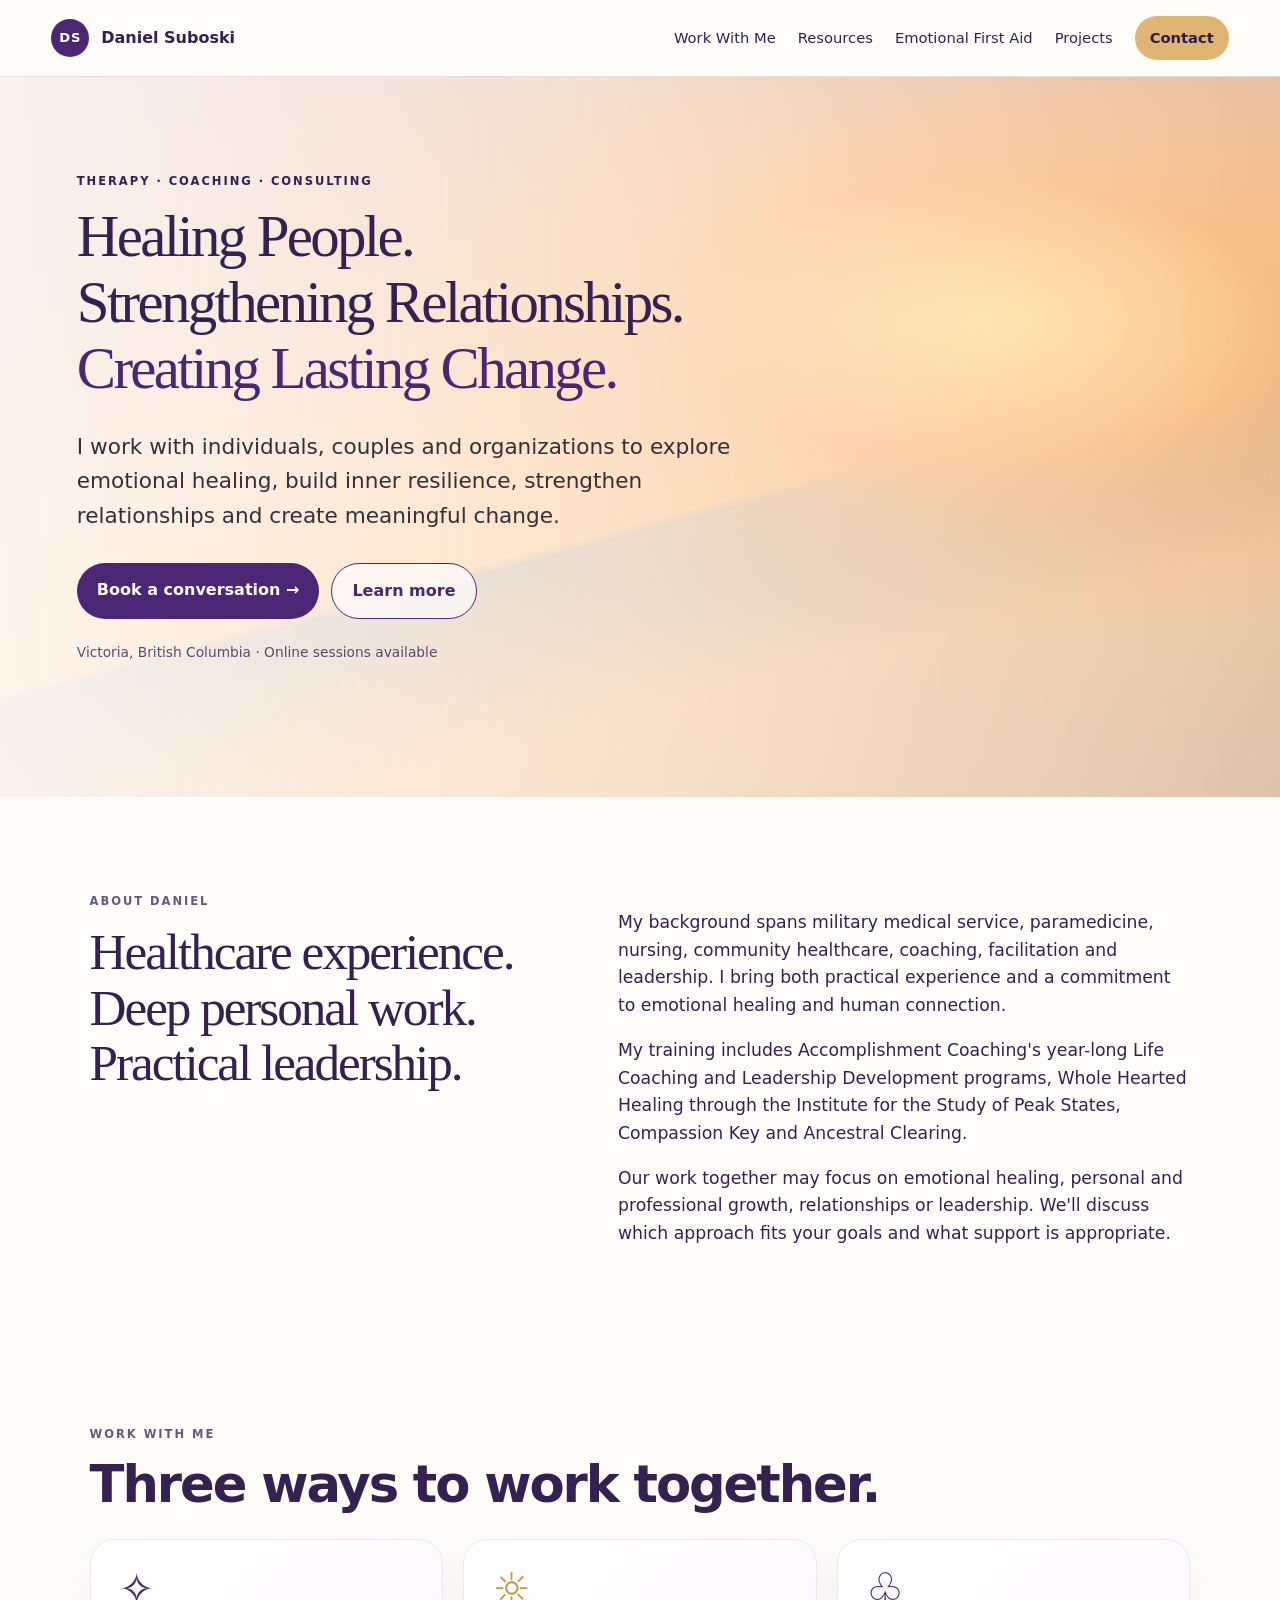
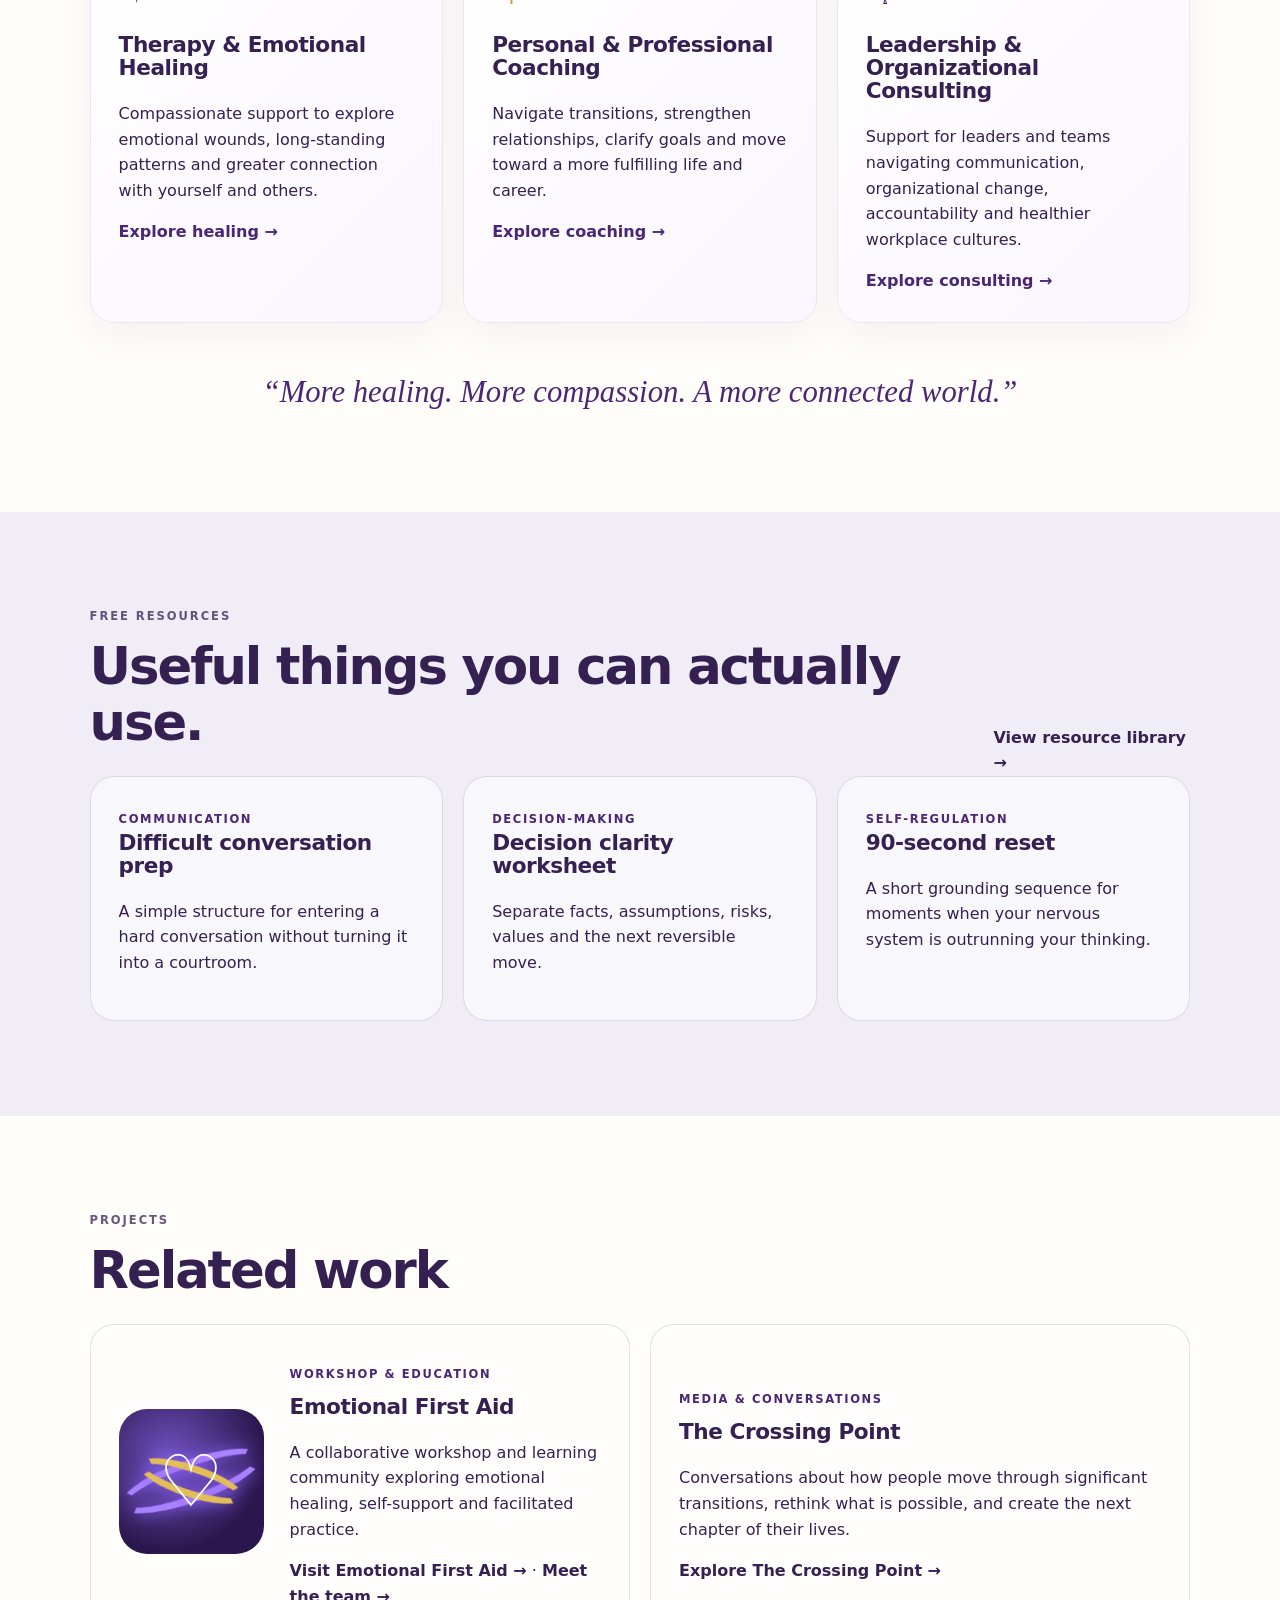
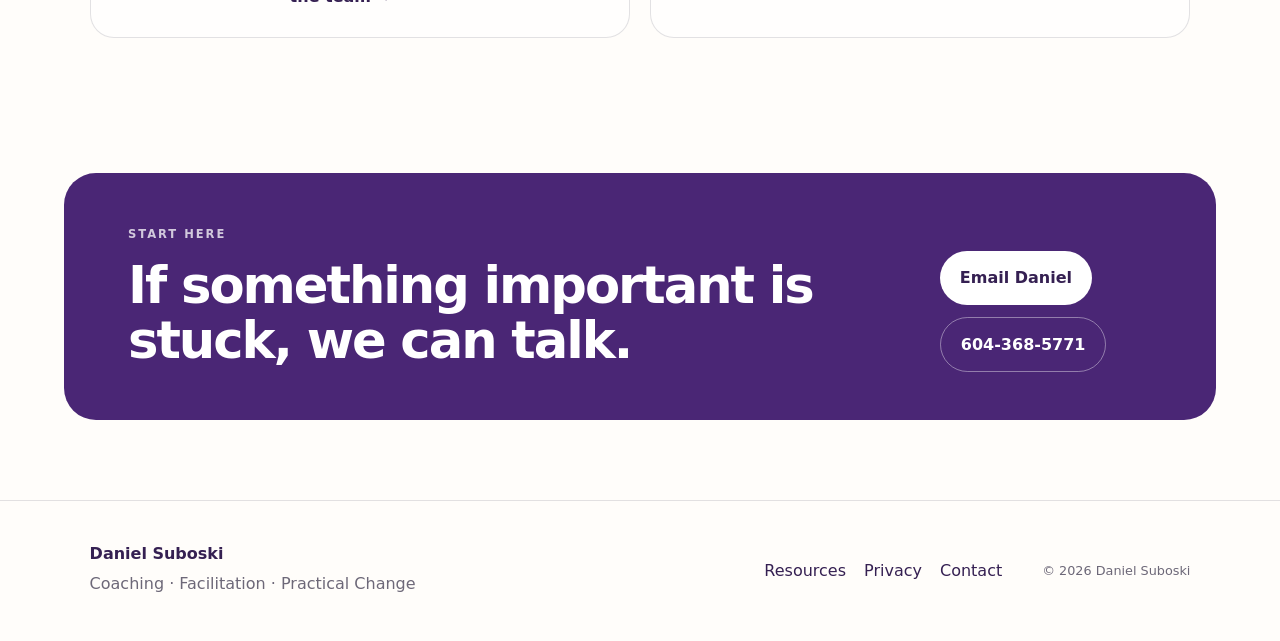
==== commit c5a82c9d: "SEO cleanup: new title, canonical/OG/Twitter tags, Person JSON-LD, sitemap.xml, robots.txt - Change " ====
--- a/index.html
+++ b/index.html
@@ -1 +1,14 @@
-<!doctype html><html lang="en"><head><meta charset="utf-8"><meta name="viewport" content="width=device-width,initial-scale=1"><title>Daniel Suboski | Therapy, Coaching & Leadership Consulting</title><meta name="description" content="Daniel Suboski — coaching, facilitation, practical resources, and client tools grounded in healthcare, leadership, adult education, and lived experience."><meta name="theme-color" content="#17152a"><link rel="stylesheet" href="styles.css"></head><body><header class="site-header"><a class="brand" href="#top"><span class="brand-mark">DS</span><span class="brand-text">Daniel Suboski</span></a><button class="menu-btn" aria-expanded="false" aria-controls="nav">Menu</button><nav id="nav"><a href="#work">Work With Me</a><a href="#resources">Resources</a><a href="https://emotional-first-aid.com/">Emotional First Aid</a><a href="#projects">Projects</a><a class="nav-cta" href="mailto:dsuboski@gmail.com?subject=Coaching%20inquiry">Contact</a></nav></header><main id="top"><section class="hero"><div class="hero-copy"><p class="eyebrow">Therapy · Coaching · Consulting</p><h1>Healing People.<br>Strengthening Relationships.<br><span>Creating Lasting Change.</span></h1><p class="lede">I work with individuals, couples and organizations to explore emotional healing, build inner resilience, strengthen relationships and create meaningful change.</p><div class="actions"><a class="btn primary" href="mailto:dsuboski@gmail.com?subject=Session%20inquiry">Book a conversation →</a><a class="btn secondary" href="#work">Learn more</a></div><p class="micro">Victoria, British Columbia · Online sessions available</p></div></section><section class="split section" id="about"><div><p class="eyebrow">About Daniel</p><h2>Healthcare experience. Deep personal work. Practical leadership.</h2></div><div class="prose"><p>My background spans military medical service, paramedicine, nursing, community healthcare, coaching, facilitation and leadership. I bring both practical experience and a commitment to emotional healing and human connection.</p><p>My training includes Accomplishment Coaching's year-long Life Coaching and Leadership Development programs, Whole Hearted Healing through the Institute for the Study of Peak States, Compassion Key and Ancestral Clearing.</p><p>Our work together may focus on emotional healing, personal and professional growth, relationships or leadership. We'll discuss which approach fits your goals and what support is appropriate.</p></div></section><section class="section services" id="work"><p class="eyebrow">Work with me</p><h2>Three ways to work together.</h2><div class="grid three"><article class="tile"><span class="service-icon">✧</span><h3>Therapy &amp; Emotional Healing</h3><p>Compassionate support to explore emotional wounds, long-standing patterns and greater connection with yourself and others.</p><a href="mailto:dsuboski@gmail.com?subject=Therapy%20and%20healing%20inquiry">Explore healing →</a></article><article class="tile"><span class="service-icon gold">☼</span><h3>Personal &amp; Professional Coaching</h3><p>Navigate transitions, strengthen relationships, clarify goals and move toward a more fulfilling life and career.</p><a href="mailto:dsuboski@gmail.com?subject=Coaching%20inquiry">Explore coaching →</a></article><article class="tile"><span class="service-icon">♧</span><h3>Leadership &amp; Organizational Consulting</h3><p>Support for leaders and teams navigating communication, organizational change, accountability and healthier workplace cultures.</p><a href="mailto:dsuboski@gmail.com?subject=Leadership%20consulting%20inquiry">Explore consulting →</a></article></div><p class="closing-quote">“More healing. More compassion. A more connected world.”</p></section><section class="section muted" id="resources"><div class="section-head"><div><p class="eyebrow">Free resources</p><h2>Useful things you can actually use.</h2></div><a class="text-link" href="resources.html">View resource library →</a></div><div class="grid three"><a class="resource-card" href="resources.html#conversations"><span>Communication</span><h3>Difficult conversation prep</h3><p>A simple structure for entering a hard conversation without turning it into a courtroom.</p></a><a class="resource-card" href="resources.html#decisions"><span>Decision-making</span><h3>Decision clarity worksheet</h3><p>Separate facts, assumptions, risks, values and the next reversible move.</p></a><a class="resource-card" href="resources.html#reset"><span>Self-regulation</span><h3>90-second reset</h3><p>A short grounding sequence for moments when your nervous system is outrunning your thinking.</p></a></div></section><section class="section" id="projects"><p class="eyebrow">Projects</p><h2>Related work</h2><div class="grid two"><article class="project efa"><div class="project-art" aria-hidden="true"><div class="swoosh"></div><div class="swoosh gold"></div><div class="heart">♡</div></div><div><p class="project-label">Workshop & education</p><h3>Emotional First Aid</h3><p>A collaborative workshop and learning community exploring emotional healing, self-support and facilitated practice.</p><a href="https://emotional-first-aid.com" rel="noopener">Visit Emotional First Aid →</a> · <a href="https://emotional-first-aid.com/">Meet the team →</a></div></article><article class="project crossing"><div><p class="project-label">Media & conversations</p><h3>The Crossing Point</h3><p>Conversations about how people move through significant transitions, rethink what is possible, and create the next chapter of their lives.</p><a href="https://the-crossing-point.vercel.app" rel="noopener">Explore The Crossing Point →</a></div></article></div></section><section class="contact-band"><div><p class="eyebrow">Start here</p><h2>If something important is stuck, we can talk.</h2></div><div class="actions"><a class="btn primary light" href="mailto:dsuboski@gmail.com?subject=Coaching%20inquiry">Email Daniel</a><a class="btn ghost-light" href="tel:+16043685771">604-368-5771</a></div></section></main><footer><div><strong>Daniel Suboski</strong><p>Coaching · Facilitation · Practical Change</p></div><div class="footer-links"><a href="resources.html">Resources</a><a href="privacy.html">Privacy</a><a href="mailto:dsuboski@gmail.com">Contact</a></div><p class="copyright">© <span id="year"></span> Daniel Suboski</p></footer><script src="script.js"></script></body></html>+<!doctype html><html lang="en"><head><meta charset="utf-8"><meta name="viewport" content="width=device-width,initial-scale=1"><title>Daniel Suboski | Trauma Healing & Emotional First Aid</title><meta name="description" content="Daniel Suboski — coaching, facilitation, practical resources, and client tools grounded in healthcare, leadership, adult education, and lived experience."><meta name="theme-color" content="#17152a"><link rel="canonical" href="https://danielsuboski.com/"><meta property="og:type" content="website"><meta property="og:title" content="Daniel Suboski | Trauma Healing & Emotional First Aid"><meta property="og:description" content="Daniel Suboski — coaching, facilitation, practical resources, and client tools grounded in healthcare, leadership, adult education, and lived experience."><meta property="og:url" content="https://danielsuboski.com/"><meta property="og:site_name" content="Daniel Suboski"><meta name="twitter:card" content="summary"><meta name="twitter:title" content="Daniel Suboski | Trauma Healing & Emotional First Aid"><meta name="twitter:description" content="Coaching, facilitation, and practical resources grounded in healthcare, leadership, and lived experience."><script type="application/ld+json">
+{
+  "@context": "https://schema.org",
+  "@type": "Person",
+  "name": "Daniel Suboski",
+  "url": "https://danielsuboski.com/",
+  "email": "dsuboski@gmail.com",
+  "telephone": "+1-604-368-5771",
+  "address": {"@type": "PostalAddress", "addressLocality": "Victoria", "addressRegion": "BC", "addressCountry": "CA"},
+  "jobTitle": "Trauma Healing Practitioner & Coach",
+  "description": "Compassion Key and Ancestral Clearing certified practitioner, Peak States graduate, and Emotional First Aid Master Facilitator. Works with individuals, couples and organizations on emotional healing, resilience, relationships and change, grounded in healthcare, adult education, and lived experience.",
+  "sameAs": ["https://emotional-first-aid.com/"]
+}
+</script><link rel="stylesheet" href="styles.css"></head><body><header class="site-header"><a class="brand" href="#top"><span class="brand-mark">DS</span><span class="brand-text">Daniel Suboski</span></a><button class="menu-btn" aria-expanded="false" aria-controls="nav">Menu</button><nav id="nav"><a href="#work">Work With Me</a><a href="#resources">Resources</a><a href="https://emotional-first-aid.com/">Emotional First Aid</a><a href="#projects">Projects</a><a class="nav-cta" href="mailto:dsuboski@gmail.com?subject=Coaching%20inquiry">Contact</a></nav></header><main id="top"><section class="hero"><div class="hero-copy"><p class="eyebrow">Therapy · Coaching · Consulting</p><h1>Healing People.<br>Strengthening Relationships.<br><span>Creating Lasting Change.</span></h1><p class="lede">I work with individuals, couples and organizations to explore emotional healing, build inner resilience, strengthen relationships and create meaningful change.</p><div class="actions"><a class="btn primary" href="mailto:dsuboski@gmail.com?subject=Session%20inquiry">Book a conversation →</a><a class="btn secondary" href="#work">Learn more</a></div><p class="micro">Victoria, British Columbia · Online sessions available</p></div></section><section class="split section" id="about"><div><p class="eyebrow">About Daniel</p><h2>Healthcare experience. Deep personal work. Practical leadership.</h2></div><div class="prose"><p>My background spans military medical service, paramedicine, nursing, community healthcare, coaching, facilitation and leadership. I bring both practical experience and a commitment to emotional healing and human connection.</p><p>My training includes Accomplishment Coaching's year-long Life Coaching and Leadership Development programs, Whole Hearted Healing through the Institute for the Study of Peak States, Compassion Key and Ancestral Clearing.</p><p>Our work together may focus on emotional healing, personal and professional growth, relationships or leadership. We'll discuss which approach fits your goals and what support is appropriate.</p></div></section><section class="section services" id="work"><p class="eyebrow">Work with me</p><h2>Three ways to work together.</h2><div class="grid three"><article class="tile"><span class="service-icon">✧</span><h3>Therapy &amp; Emotional Healing</h3><p>Compassionate support to explore emotional wounds, long-standing patterns and greater connection with yourself and others.</p><a href="mailto:dsuboski@gmail.com?subject=Therapy%20and%20healing%20inquiry">Explore healing →</a></article><article class="tile"><span class="service-icon gold">☼</span><h3>Personal &amp; Professional Coaching</h3><p>Navigate transitions, strengthen relationships, clarify goals and move toward a more fulfilling life and career.</p><a href="mailto:dsuboski@gmail.com?subject=Coaching%20inquiry">Explore coaching →</a></article><article class="tile"><span class="service-icon">♧</span><h3>Leadership &amp; Organizational Consulting</h3><p>Support for leaders and teams navigating communication, organizational change, accountability and healthier workplace cultures.</p><a href="mailto:dsuboski@gmail.com?subject=Leadership%20consulting%20inquiry">Explore consulting →</a></article></div><p class="closing-quote">“More healing. More compassion. A more connected world.”</p></section><section class="section muted" id="resources"><div class="section-head"><div><p class="eyebrow">Free resources</p><h2>Useful things you can actually use.</h2></div><a class="text-link" href="resources.html">View resource library →</a></div><div class="grid three"><a class="resource-card" href="resources.html#conversations"><span>Communication</span><h3>Difficult conversation prep</h3><p>A simple structure for entering a hard conversation without turning it into a courtroom.</p></a><a class="resource-card" href="resources.html#decisions"><span>Decision-making</span><h3>Decision clarity worksheet</h3><p>Separate facts, assumptions, risks, values and the next reversible move.</p></a><a class="resource-card" href="resources.html#reset"><span>Self-regulation</span><h3>90-second reset</h3><p>A short grounding sequence for moments when your nervous system is outrunning your thinking.</p></a></div></section><section class="section" id="projects"><p class="eyebrow">Projects</p><h2>Related work</h2><div class="grid two"><article class="project efa"><div class="project-art" aria-hidden="true"><div class="swoosh"></div><div class="swoosh gold"></div><div class="heart">♡</div></div><div><p class="project-label">Workshop & education</p><h3>Emotional First Aid</h3><p>A collaborative workshop and learning community exploring emotional healing, self-support and facilitated practice.</p><a href="https://emotional-first-aid.com" rel="noopener">Visit Emotional First Aid →</a> · <a href="https://emotional-first-aid.com/">Meet the team →</a></div></article><article class="project crossing"><div><p class="project-label">Media & conversations</p><h3>The Crossing Point</h3><p>Conversations about how people move through significant transitions, rethink what is possible, and create the next chapter of their lives.</p><a href="https://the-crossing-point.vercel.app" rel="noopener">Explore The Crossing Point →</a></div></article></div></section><section class="contact-band"><div><p class="eyebrow">Start here</p><h2>If something important is stuck, we can talk.</h2></div><div class="actions"><a class="btn primary light" href="mailto:dsuboski@gmail.com?subject=Coaching%20inquiry">Email Daniel</a><a class="btn ghost-light" href="tel:+16043685771">604-368-5771</a></div></section></main><footer><div><strong>Daniel Suboski</strong><p>Coaching · Facilitation · Practical Change</p></div><div class="footer-links"><a href="resources.html">Resources</a><a href="privacy.html">Privacy</a><a href="mailto:dsuboski@gmail.com">Contact</a></div><p class="copyright">© <span id="year"></span> Daniel Suboski</p></footer><script src="script.js"></script></body></html>
--- a/styles.css
+++ b/styles.css
@@ -1 +1,4 @@
-:root{--ink:#17152a;--paper:#f8f6f2;--white:#fff;--purple:#6f4ad8;--purple2:#9e7af2;--gold:#d7a83b;--line:rgba(23,21,42,.12);--muted:#eeebf5;--radius:24px}*{box-sizing:border-box}html{scroll-behavior:smooth}body{margin:0;font-family:Inter,ui-sans-serif,system-ui,-apple-system,BlinkMacSystemFont,"Segoe UI",sans-serif;color:var(--ink);background:var(--paper);line-height:1.6}a{color:inherit}.site-header{position:sticky;top:0;z-index:20;display:flex;align-items:center;justify-content:space-between;padding:16px clamp(22px,4vw,64px);background:rgba(248,246,242,.88);backdrop-filter:blur(14px);border-bottom:1px solid var(--line)}.brand{display:flex;align-items:center;gap:12px;text-decoration:none;font-weight:700}.brand-mark{width:38px;height:38px;border-radius:50%;display:grid;place-items:center;background:var(--ink);color:white;font-size:.82rem;letter-spacing:.05em}nav{display:flex;gap:22px;align-items:center}nav a{text-decoration:none;font-size:.92rem}.nav-cta{padding:10px 15px;border:1px solid var(--ink);border-radius:999px}.menu-btn{display:none;background:none;border:1px solid var(--line);padding:8px 12px;border-radius:999px}.hero{min-height:78vh;display:grid;grid-template-columns:minmax(0,1.4fr) minmax(280px,.7fr);gap:60px;align-items:center;padding:90px clamp(24px,7vw,110px);position:relative;overflow:hidden;background:linear-gradient(135deg,#151329,#21183c 65%,#33215d);color:white}.hero-glow{position:absolute;width:650px;height:650px;border-radius:50%;background:radial-gradient(circle,rgba(151,112,244,.34),rgba(151,112,244,0) 67%);right:-180px;top:-190px}.hero-copy,.hero-card{position:relative;z-index:1}.eyebrow{text-transform:uppercase;letter-spacing:.17em;font-size:.72rem;font-weight:800;opacity:.75;margin:0 0 14px}h1,h2,h3{line-height:1.08;margin-top:0}h1{font-size:clamp(3rem,7vw,6.3rem);letter-spacing:-.055em;margin-bottom:28px}h1 span{color:#cab9ff}h2{font-size:clamp(2.1rem,4vw,4rem);letter-spacing:-.04em;margin-bottom:26px}h3{font-size:1.35rem;letter-spacing:-.02em}.lede{font-size:clamp(1.1rem,1.7vw,1.35rem);max-width:720px;color:rgba(255,255,255,.8)}.actions{display:flex;gap:12px;flex-wrap:wrap;margin-top:30px}.btn{display:inline-block;text-decoration:none;padding:14px 20px;border-radius:999px;font-weight:750}.btn.primary{background:var(--purple2);color:#161126}.btn.secondary{border:1px solid rgba(255,255,255,.35);color:white}.btn.light{background:white;color:var(--ink)}.ghost-light{border:1px solid rgba(255,255,255,.4);color:white;text-decoration:none;padding:14px 20px;border-radius:999px;font-weight:700}.micro{font-size:.86rem;opacity:.62;margin-top:22px}.hero-card{padding:30px;border:1px solid rgba(255,255,255,.18);background:rgba(255,255,255,.07);border-radius:var(--radius);box-shadow:0 30px 70px rgba(0,0,0,.18)}.card-kicker{font-weight:800;margin-top:0}.hero-card ul{padding-left:20px;margin-bottom:0}.hero-card li{margin:10px 0;color:rgba(255,255,255,.84)}.section{padding:95px clamp(24px,7vw,110px)}.muted{background:#f0edf6}.split{display:grid;grid-template-columns:.9fr 1.1fr;gap:60px}.prose{font-size:1.08rem;max-width:760px}.grid{display:grid;gap:20px}.grid.three{grid-template-columns:repeat(3,1fr)}.grid.two{grid-template-columns:repeat(2,1fr)}.tile,.resource-card,.project,.client-panel,.testimonial-placeholder{border:1px solid var(--line);background:rgba(255,255,255,.55);border-radius:var(--radius);padding:28px}.tile .num{display:block;font-size:.76rem;font-weight:800;letter-spacing:.12em;color:var(--purple);margin-bottom:40px}.inline-cta{display:flex;justify-content:space-between;gap:20px;align-items:center;margin-top:26px;padding-top:22px;border-top:1px solid var(--line)}.inline-cta p{margin:0}.inline-cta a,.text-link{font-weight:800;text-decoration:none}.section-head{display:flex;justify-content:space-between;gap:30px;align-items:end}.resource-card{text-decoration:none;transition:.2s ease}.resource-card:hover{transform:translateY(-3px);box-shadow:0 18px 45px rgba(29,20,61,.08)}.resource-card span,.project-label{font-size:.72rem;text-transform:uppercase;letter-spacing:.14em;font-weight:800;color:var(--purple)}.client-panel{max-width:900px;font-size:1.08rem}.small{font-size:.88rem;color:#625e72}.testimonial-placeholder{max-width:820px;border-style:dashed}.project{display:flex;gap:26px;align-items:center}.project-art{width:145px;min-width:145px;height:145px;border-radius:28px;background:radial-gradient(circle at 35% 32%,#6e50bd,#2a174d 70%);position:relative;overflow:hidden;display:grid;place-items:center}.swoosh{position:absolute;width:150px;height:42px;border:7px solid #a982ff;border-left-color:transparent;border-right-color:transparent;border-radius:50%;transform:rotate(-20deg);filter:drop-shadow(0 0 8px #8d63ff)}.swoosh.gold{width:110px;height:32px;border-color:#e2bd59;border-left-color:transparent;border-right-color:transparent;transform:rotate(18deg)}.heart{font-size:4.5rem;color:white;z-index:2;line-height:1}.legal-note{font-size:.78rem;color:#706b7d}.project a{font-weight:800;text-decoration:none}.contact-band{margin:40px clamp(24px,5vw,80px) 80px;padding:48px clamp(28px,5vw,70px);background:var(--ink);color:white;border-radius:32px;display:flex;align-items:center;justify-content:space-between;gap:40px}.contact-band h2{margin-bottom:0}footer{display:grid;grid-template-columns:1fr auto auto;gap:40px;padding:40px clamp(24px,7vw,110px);border-top:1px solid var(--line);align-items:center}footer p{margin:.25rem 0;color:#6d6878}.footer-links{display:flex;gap:18px;flex-wrap:wrap}.footer-links a{text-decoration:none}.copyright{font-size:.8rem}.page-hero{padding:90px clamp(24px,7vw,110px) 50px;background:#17152a;color:white}.page-wrap{max-width:1000px;margin:auto;padding:65px 24px 100px}.tool{padding:26px 0;border-bottom:1px solid var(--line)}.tool h2{font-size:1.7rem}.tool-box{background:white;border:1px solid var(--line);border-radius:18px;padding:22px;margin-top:14px}.tool ol,.tool ul{padding-left:22px}.back{display:inline-block;margin-bottom:20px;color:#cab9ff;text-decoration:none;font-weight:700}@media(max-width:900px){.hero,.split,.grid.three,.grid.two{grid-template-columns:1fr}.hero{gap:30px}.hero-card{max-width:560px}.project{align-items:flex-start}footer{grid-template-columns:1fr}}@media(max-width:720px){nav{display:none;position:absolute;right:18px;top:68px;flex-direction:column;align-items:stretch;background:var(--paper);padding:18px;border:1px solid var(--line);border-radius:18px;min-width:220px;box-shadow:0 20px 50px rgba(0,0,0,.12)}nav.open{display:flex}.menu-btn{display:block}.brand-text{font-size:.95rem}.section-head,.contact-band,.inline-cta{align-items:flex-start;flex-direction:column}.hero{padding-top:65px}h1{font-size:clamp(2.9rem,15vw,5rem)}.project{flex-direction:column}}+:root{--ink:#17152a;--paper:#f8f6f2;--white:#fff;--purple:#6f4ad8;--purple2:#9e7af2;--gold:#d7a83b;--line:rgba(23,21,42,.12);--muted:#eeebf5;--radius:24px}*{box-sizing:border-box}html{scroll-behavior:smooth}body{margin:0;font-family:Inter,ui-sans-serif,system-ui,-apple-system,BlinkMacSystemFont,"Segoe UI",sans-serif;color:var(--ink);background:var(--paper);line-height:1.6}a{color:inherit}.site-header{position:sticky;top:0;z-index:20;display:flex;align-items:center;justify-content:space-between;padding:16px clamp(22px,4vw,64px);background:rgba(248,246,242,.88);backdrop-filter:blur(14px);border-bottom:1px solid var(--line)}.brand{display:flex;align-items:center;gap:12px;text-decoration:none;font-weight:700}.brand-mark{width:38px;height:38px;border-radius:50%;display:grid;place-items:center;background:var(--ink);color:white;font-size:.82rem;letter-spacing:.05em}nav{display:flex;gap:22px;align-items:center}nav a{text-decoration:none;font-size:.92rem}.nav-cta{padding:10px 15px;border:1px solid var(--ink);border-radius:999px}.menu-btn{display:none;background:none;border:1px solid var(--line);padding:8px 12px;border-radius:999px}.hero{min-height:78vh;display:grid;grid-template-columns:minmax(0,1.4fr) minmax(280px,.7fr);gap:60px;align-items:center;padding:90px clamp(24px,7vw,110px);position:relative;overflow:hidden;background:linear-gradient(135deg,#151329,#21183c 65%,#33215d);color:white}.hero-glow{position:absolute;width:650px;height:650px;border-radius:50%;background:radial-gradient(circle,rgba(151,112,244,.34),rgba(151,112,244,0) 67%);right:-180px;top:-190px}.hero-copy,.hero-card{position:relative;z-index:1}.eyebrow{text-transform:uppercase;letter-spacing:.17em;font-size:.72rem;font-weight:800;opacity:.75;margin:0 0 14px}h1,h2,h3{line-height:1.08;margin-top:0}h1{font-size:clamp(3rem,7vw,6.3rem);letter-spacing:-.055em;margin-bottom:28px}h1 span{color:#cab9ff}h2{font-size:clamp(2.1rem,4vw,4rem);letter-spacing:-.04em;margin-bottom:26px}h3{font-size:1.35rem;letter-spacing:-.02em}.lede{font-size:clamp(1.1rem,1.7vw,1.35rem);max-width:720px;color:rgba(255,255,255,.8)}.actions{display:flex;gap:12px;flex-wrap:wrap;margin-top:30px}.btn{display:inline-block;text-decoration:none;padding:14px 20px;border-radius:999px;font-weight:750}.btn.primary{background:var(--purple2);color:#161126}.btn.secondary{border:1px solid rgba(255,255,255,.35);color:white}.btn.light{background:white;color:var(--ink)}.ghost-light{border:1px solid rgba(255,255,255,.4);color:white;text-decoration:none;padding:14px 20px;border-radius:999px;font-weight:700}.micro{font-size:.86rem;opacity:.62;margin-top:22px}.hero-card{padding:30px;border:1px solid rgba(255,255,255,.18);background:rgba(255,255,255,.07);border-radius:var(--radius);box-shadow:0 30px 70px rgba(0,0,0,.18)}.card-kicker{font-weight:800;margin-top:0}.hero-card ul{padding-left:20px;margin-bottom:0}.hero-card li{margin:10px 0;color:rgba(255,255,255,.84)}.section{padding:95px clamp(24px,7vw,110px)}.muted{background:#f0edf6}.split{display:grid;grid-template-columns:.9fr 1.1fr;gap:60px}.prose{font-size:1.08rem;max-width:760px}.grid{display:grid;gap:20px}.grid.three{grid-template-columns:repeat(3,1fr)}.grid.two{grid-template-columns:repeat(2,1fr)}.tile,.resource-card,.project,.client-panel,.testimonial-placeholder{border:1px solid var(--line);background:rgba(255,255,255,.55);border-radius:var(--radius);padding:28px}.tile .num{display:block;font-size:.76rem;font-weight:800;letter-spacing:.12em;color:var(--purple);margin-bottom:40px}.inline-cta{display:flex;justify-content:space-between;gap:20px;align-items:center;margin-top:26px;padding-top:22px;border-top:1px solid var(--line)}.inline-cta p{margin:0}.inline-cta a,.text-link{font-weight:800;text-decoration:none}.section-head{display:flex;justify-content:space-between;gap:30px;align-items:end}.resource-card{text-decoration:none;transition:.2s ease}.resource-card:hover{transform:translateY(-3px);box-shadow:0 18px 45px rgba(29,20,61,.08)}.resource-card span,.project-label{font-size:.72rem;text-transform:uppercase;letter-spacing:.14em;font-weight:800;color:var(--purple)}.client-panel{max-width:900px;font-size:1.08rem}.small{font-size:.88rem;color:#625e72}.testimonial-placeholder{max-width:820px;border-style:dashed}.project{display:flex;gap:26px;align-items:center}.project-art{width:145px;min-width:145px;height:145px;border-radius:28px;background:radial-gradient(circle at 35% 32%,#6e50bd,#2a174d 70%);position:relative;overflow:hidden;display:grid;place-items:center}.swoosh{position:absolute;width:150px;height:42px;border:7px solid #a982ff;border-left-color:transparent;border-right-color:transparent;border-radius:50%;transform:rotate(-20deg);filter:drop-shadow(0 0 8px #8d63ff)}.swoosh.gold{width:110px;height:32px;border-color:#e2bd59;border-left-color:transparent;border-right-color:transparent;transform:rotate(18deg)}.heart{font-size:4.5rem;color:white;z-index:2;line-height:1}.legal-note{font-size:.78rem;color:#706b7d}.project a{font-weight:800;text-decoration:none}.contact-band{margin:40px clamp(24px,5vw,80px) 80px;padding:48px clamp(28px,5vw,70px);background:var(--ink);color:white;border-radius:32px;display:flex;align-items:center;justify-content:space-between;gap:40px}.contact-band h2{margin-bottom:0}footer{display:grid;grid-template-columns:1fr auto auto;gap:40px;padding:40px clamp(24px,7vw,110px);border-top:1px solid var(--line);align-items:center}footer p{margin:.25rem 0;color:#6d6878}.footer-links{display:flex;gap:18px;flex-wrap:wrap}.footer-links a{text-decoration:none}.copyright{font-size:.8rem}.page-hero{padding:90px clamp(24px,7vw,110px) 50px;background:#17152a;color:white}.page-wrap{max-width:1000px;margin:auto;padding:65px 24px 100px}.tool{padding:26px 0;border-bottom:1px solid var(--line)}.tool h2{font-size:1.7rem}.tool-box{background:white;border:1px solid var(--line);border-radius:18px;padding:22px;margin-top:14px}.tool ol,.tool ul{padding-left:22px}.back{display:inline-block;margin-bottom:20px;color:#cab9ff;text-decoration:none;font-weight:700}@media(max-width:900px){.hero,.split,.grid.three,.grid.two{grid-template-columns:1fr}.hero{gap:30px}.hero-card{max-width:560px}.project{align-items:flex-start}footer{grid-template-columns:1fr}}@media(max-width:720px){nav{display:none;position:absolute;right:18px;top:68px;flex-direction:column;align-items:stretch;background:var(--paper);padding:18px;border:1px solid var(--line);border-radius:18px;min-width:220px;box-shadow:0 20px 50px rgba(0,0,0,.12)}nav.open{display:flex}.menu-btn{display:block}.brand-text{font-size:.95rem}.section-head,.contact-band,.inline-cta{align-items:flex-start;flex-direction:column}.hero{padding-top:65px}h1{font-size:clamp(2.9rem,15vw,5rem)}.project{flex-direction:column}}
+/* Coastal homepage refresh; the temporary illustrated shoreline will be replaced with Daniel's approved photograph. */
+:root{--ink:#352052;--paper:#fffdfa;--purple:#4a2675;--purple2:#e0b16d;--gold:#c99a45;--muted:#f6f0fa}
+.site-header{background:rgba(255,253,250,.97)}.brand-mark{background:var(--purple)}.nav-cta{background:#dfb574;border:0;color:#2f1b49;font-weight:750}.hero{min-height:620px;display:flex;align-items:center;padding:95px clamp(24px,6vw,95px) 120px;background:linear-gradient(90deg,rgba(255,248,242,.92) 0%,rgba(255,234,213,.78) 49%,rgba(255,222,180,.12) 100%),radial-gradient(ellipse at 77% 34%,#ffe5a0 0%,#f5b87f 21%,transparent 49%),linear-gradient(165deg,#b5a5c7 0%,#efc7a6 46%,#f8c98e 58%,#8da5ba 59%,#e8c5a3 76%,#d7bfa7 100%);color:var(--ink)}.hero-copy{max-width:830px}.hero h1{font-family:Georgia,serif;font-weight:500;letter-spacing:-.045em;font-size:clamp(2.65rem,4.6vw,4.9rem);line-height:1.12}.hero h1 span{color:var(--purple)}.hero .lede{color:#343039;max-width:660px}.hero .eyebrow{opacity:1}.hero .micro{opacity:.8}.hero .btn.primary{background:var(--purple);color:white}.hero .btn.secondary{border:1px solid var(--purple);color:var(--purple);background:rgba(255,255,255,.65)}.services{padding-top:65px}.services .tile{background:linear-gradient(135deg,#fff,#faf5ff);box-shadow:0 12px 35px rgba(65,36,87,.06);border:1px solid #eee5f2}.services .tile a{color:var(--purple);font-weight:800;text-decoration:none}.service-icon{font-size:2.7rem;color:var(--purple);display:block;margin-bottom:22px;line-height:1}.service-icon.gold{color:var(--gold)}.closing-quote{font-family:Georgia,serif;text-align:center;font-size:clamp(1.45rem,2.4vw,2.2rem);font-style:italic;color:var(--purple);margin:45px auto 0}.split h2{font-family:Georgia,serif;font-weight:500}.contact-band{background:var(--purple)}@media(max-width:720px){.hero{min-height:560px;padding:68px 24px 90px}.hero h1{font-size:clamp(2.5rem,10vw,4rem)}.hero .lede{font-size:1.08rem}}
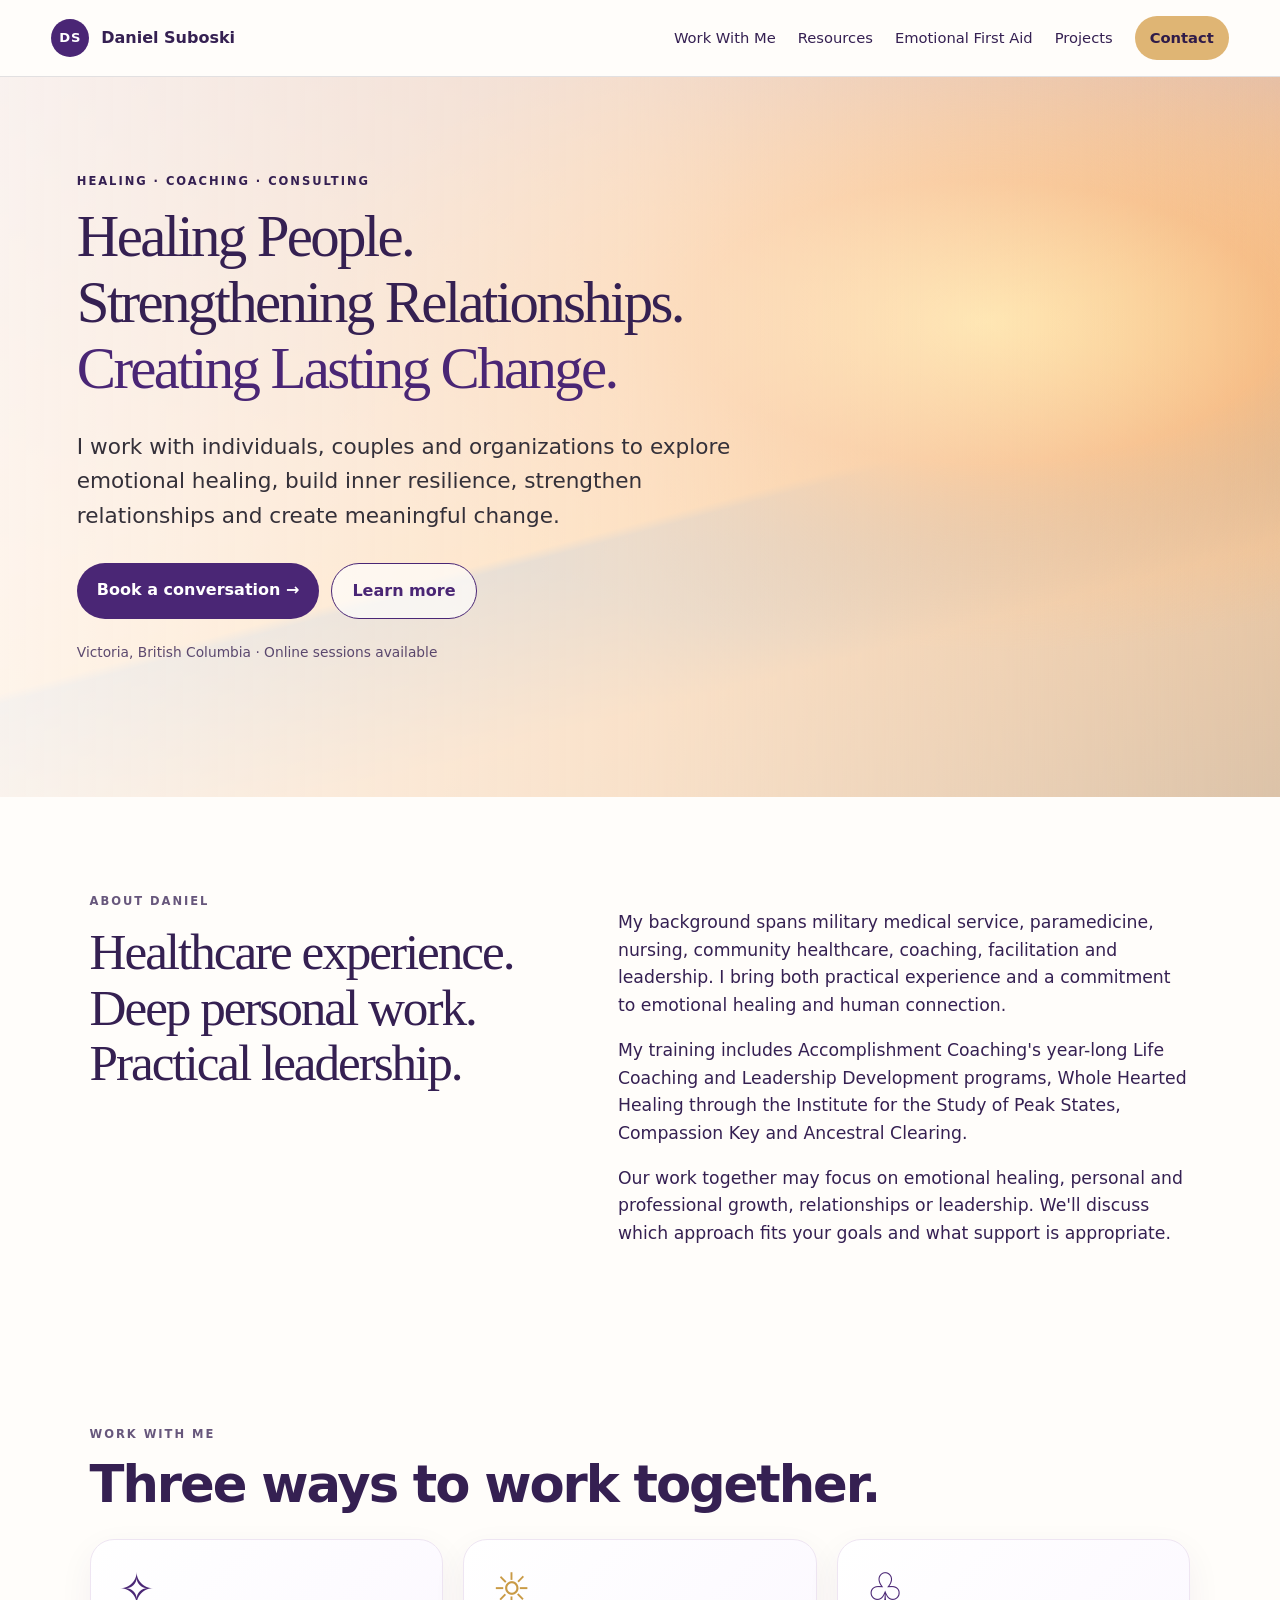
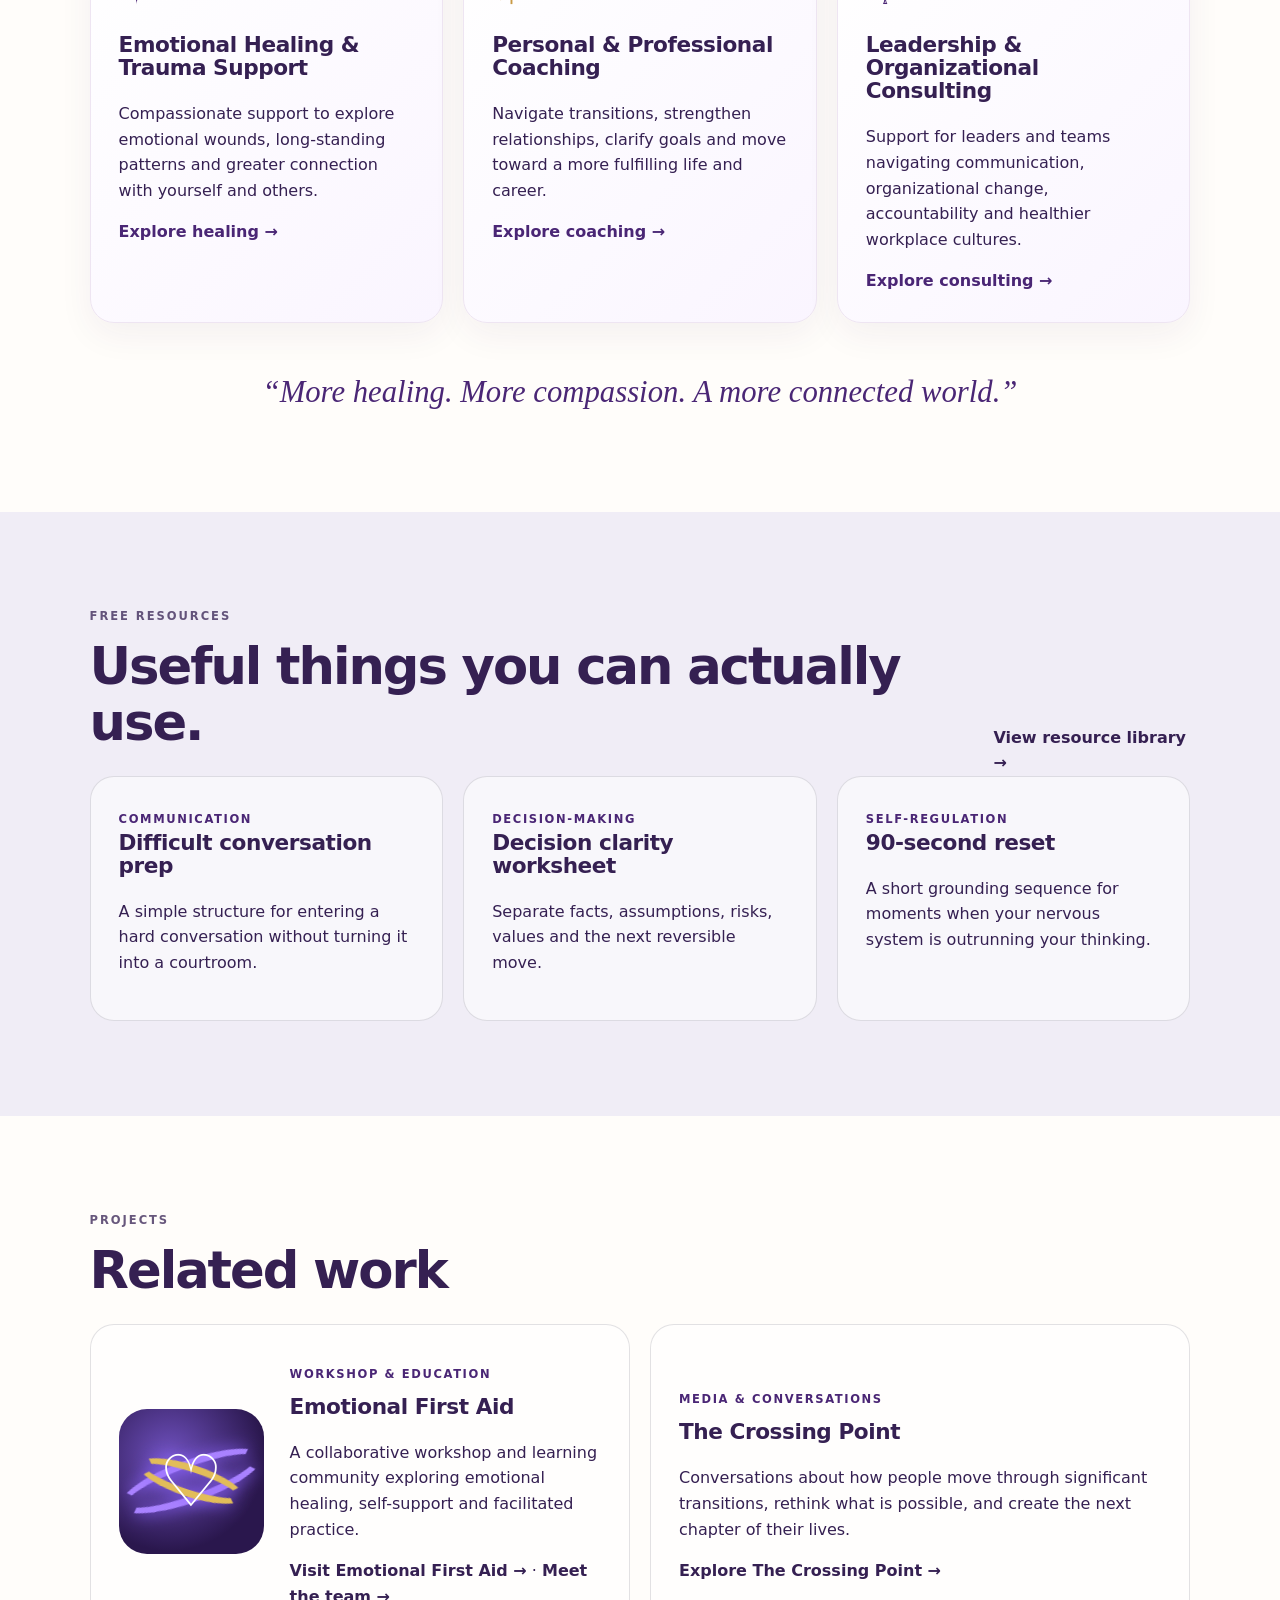
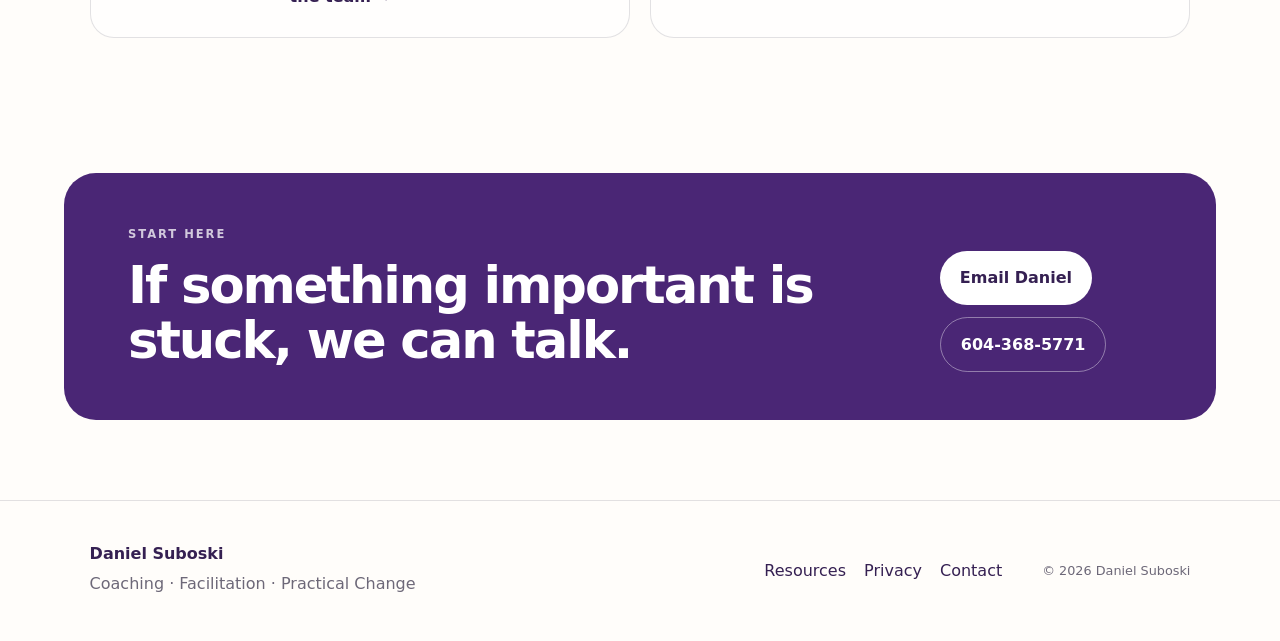
==== commit 2f65ac45: "Replace remaining "Therapy" wording with "Healing"; add free resource links - Hero eyebrow and servi" ====
--- a/index.html
+++ b/index.html
@@ -11,4 +11,4 @@
   "description": "Compassion Key and Ancestral Clearing certified practitioner, Peak States graduate, and Emotional First Aid Master Facilitator. Works with individuals, couples and organizations on emotional healing, resilience, relationships and change, grounded in healthcare, adult education, and lived experience.",
   "sameAs": ["https://emotional-first-aid.com/"]
 }
-</script><link rel="stylesheet" href="styles.css"></head><body><header class="site-header"><a class="brand" href="#top"><span class="brand-mark">DS</span><span class="brand-text">Daniel Suboski</span></a><button class="menu-btn" aria-expanded="false" aria-controls="nav">Menu</button><nav id="nav"><a href="#work">Work With Me</a><a href="#resources">Resources</a><a href="https://emotional-first-aid.com/">Emotional First Aid</a><a href="#projects">Projects</a><a class="nav-cta" href="mailto:dsuboski@gmail.com?subject=Coaching%20inquiry">Contact</a></nav></header><main id="top"><section class="hero"><div class="hero-copy"><p class="eyebrow">Therapy · Coaching · Consulting</p><h1>Healing People.<br>Strengthening Relationships.<br><span>Creating Lasting Change.</span></h1><p class="lede">I work with individuals, couples and organizations to explore emotional healing, build inner resilience, strengthen relationships and create meaningful change.</p><div class="actions"><a class="btn primary" href="mailto:dsuboski@gmail.com?subject=Session%20inquiry">Book a conversation →</a><a class="btn secondary" href="#work">Learn more</a></div><p class="micro">Victoria, British Columbia · Online sessions available</p></div></section><section class="split section" id="about"><div><p class="eyebrow">About Daniel</p><h2>Healthcare experience. Deep personal work. Practical leadership.</h2></div><div class="prose"><p>My background spans military medical service, paramedicine, nursing, community healthcare, coaching, facilitation and leadership. I bring both practical experience and a commitment to emotional healing and human connection.</p><p>My training includes Accomplishment Coaching's year-long Life Coaching and Leadership Development programs, Whole Hearted Healing through the Institute for the Study of Peak States, Compassion Key and Ancestral Clearing.</p><p>Our work together may focus on emotional healing, personal and professional growth, relationships or leadership. We'll discuss which approach fits your goals and what support is appropriate.</p></div></section><section class="section services" id="work"><p class="eyebrow">Work with me</p><h2>Three ways to work together.</h2><div class="grid three"><article class="tile"><span class="service-icon">✧</span><h3>Therapy &amp; Emotional Healing</h3><p>Compassionate support to explore emotional wounds, long-standing patterns and greater connection with yourself and others.</p><a href="mailto:dsuboski@gmail.com?subject=Therapy%20and%20healing%20inquiry">Explore healing →</a></article><article class="tile"><span class="service-icon gold">☼</span><h3>Personal &amp; Professional Coaching</h3><p>Navigate transitions, strengthen relationships, clarify goals and move toward a more fulfilling life and career.</p><a href="mailto:dsuboski@gmail.com?subject=Coaching%20inquiry">Explore coaching →</a></article><article class="tile"><span class="service-icon">♧</span><h3>Leadership &amp; Organizational Consulting</h3><p>Support for leaders and teams navigating communication, organizational change, accountability and healthier workplace cultures.</p><a href="mailto:dsuboski@gmail.com?subject=Leadership%20consulting%20inquiry">Explore consulting →</a></article></div><p class="closing-quote">“More healing. More compassion. A more connected world.”</p></section><section class="section muted" id="resources"><div class="section-head"><div><p class="eyebrow">Free resources</p><h2>Useful things you can actually use.</h2></div><a class="text-link" href="resources.html">View resource library →</a></div><div class="grid three"><a class="resource-card" href="resources.html#conversations"><span>Communication</span><h3>Difficult conversation prep</h3><p>A simple structure for entering a hard conversation without turning it into a courtroom.</p></a><a class="resource-card" href="resources.html#decisions"><span>Decision-making</span><h3>Decision clarity worksheet</h3><p>Separate facts, assumptions, risks, values and the next reversible move.</p></a><a class="resource-card" href="resources.html#reset"><span>Self-regulation</span><h3>90-second reset</h3><p>A short grounding sequence for moments when your nervous system is outrunning your thinking.</p></a></div></section><section class="section" id="projects"><p class="eyebrow">Projects</p><h2>Related work</h2><div class="grid two"><article class="project efa"><div class="project-art" aria-hidden="true"><div class="swoosh"></div><div class="swoosh gold"></div><div class="heart">♡</div></div><div><p class="project-label">Workshop & education</p><h3>Emotional First Aid</h3><p>A collaborative workshop and learning community exploring emotional healing, self-support and facilitated practice.</p><a href="https://emotional-first-aid.com" rel="noopener">Visit Emotional First Aid →</a> · <a href="https://emotional-first-aid.com/">Meet the team →</a></div></article><article class="project crossing"><div><p class="project-label">Media & conversations</p><h3>The Crossing Point</h3><p>Conversations about how people move through significant transitions, rethink what is possible, and create the next chapter of their lives.</p><a href="https://the-crossing-point.vercel.app" rel="noopener">Explore The Crossing Point →</a></div></article></div></section><section class="contact-band"><div><p class="eyebrow">Start here</p><h2>If something important is stuck, we can talk.</h2></div><div class="actions"><a class="btn primary light" href="mailto:dsuboski@gmail.com?subject=Coaching%20inquiry">Email Daniel</a><a class="btn ghost-light" href="tel:+16043685771">604-368-5771</a></div></section></main><footer><div><strong>Daniel Suboski</strong><p>Coaching · Facilitation · Practical Change</p></div><div class="footer-links"><a href="resources.html">Resources</a><a href="privacy.html">Privacy</a><a href="mailto:dsuboski@gmail.com">Contact</a></div><p class="copyright">© <span id="year"></span> Daniel Suboski</p></footer><script src="script.js"></script></body></html>+</script><link rel="stylesheet" href="styles.css"></head><body><header class="site-header"><a class="brand" href="#top"><span class="brand-mark">DS</span><span class="brand-text">Daniel Suboski</span></a><button class="menu-btn" aria-expanded="false" aria-controls="nav">Menu</button><nav id="nav"><a href="#work">Work With Me</a><a href="#resources">Resources</a><a href="https://emotional-first-aid.com/">Emotional First Aid</a><a href="#projects">Projects</a><a class="nav-cta" href="mailto:dsuboski@gmail.com?subject=Coaching%20inquiry">Contact</a></nav></header><main id="top"><section class="hero"><div class="hero-copy"><p class="eyebrow">Healing · Coaching · Consulting</p><h1>Healing People.<br>Strengthening Relationships.<br><span>Creating Lasting Change.</span></h1><p class="lede">I work with individuals, couples and organizations to explore emotional healing, build inner resilience, strengthen relationships and create meaningful change.</p><div class="actions"><a class="btn primary" href="mailto:dsuboski@gmail.com?subject=Session%20inquiry">Book a conversation →</a><a class="btn secondary" href="#work">Learn more</a></div><p class="micro">Victoria, British Columbia · Online sessions available</p></div></section><section class="split section" id="about"><div><p class="eyebrow">About Daniel</p><h2>Healthcare experience. Deep personal work. Practical leadership.</h2></div><div class="prose"><p>My background spans military medical service, paramedicine, nursing, community healthcare, coaching, facilitation and leadership. I bring both practical experience and a commitment to emotional healing and human connection.</p><p>My training includes Accomplishment Coaching's year-long Life Coaching and Leadership Development programs, Whole Hearted Healing through the Institute for the Study of Peak States, Compassion Key and Ancestral Clearing.</p><p>Our work together may focus on emotional healing, personal and professional growth, relationships or leadership. We'll discuss which approach fits your goals and what support is appropriate.</p></div></section><section class="section services" id="work"><p class="eyebrow">Work with me</p><h2>Three ways to work together.</h2><div class="grid three"><article class="tile"><span class="service-icon">✧</span><h3>Emotional Healing &amp; Trauma Support</h3><p>Compassionate support to explore emotional wounds, long-standing patterns and greater connection with yourself and others.</p><a href="mailto:dsuboski@gmail.com?subject=Healing%20inquiry">Explore healing →</a></article><article class="tile"><span class="service-icon gold">☼</span><h3>Personal &amp; Professional Coaching</h3><p>Navigate transitions, strengthen relationships, clarify goals and move toward a more fulfilling life and career.</p><a href="mailto:dsuboski@gmail.com?subject=Coaching%20inquiry">Explore coaching →</a></article><article class="tile"><span class="service-icon">♧</span><h3>Leadership &amp; Organizational Consulting</h3><p>Support for leaders and teams navigating communication, organizational change, accountability and healthier workplace cultures.</p><a href="mailto:dsuboski@gmail.com?subject=Leadership%20consulting%20inquiry">Explore consulting →</a></article></div><p class="closing-quote">“More healing. More compassion. A more connected world.”</p></section><section class="section muted" id="resources"><div class="section-head"><div><p class="eyebrow">Free resources</p><h2>Useful things you can actually use.</h2></div><a class="text-link" href="resources.html">View resource library →</a></div><div class="grid three"><a class="resource-card" href="resources.html#conversations"><span>Communication</span><h3>Difficult conversation prep</h3><p>A simple structure for entering a hard conversation without turning it into a courtroom.</p></a><a class="resource-card" href="resources.html#decisions"><span>Decision-making</span><h3>Decision clarity worksheet</h3><p>Separate facts, assumptions, risks, values and the next reversible move.</p></a><a class="resource-card" href="resources.html#reset"><span>Self-regulation</span><h3>90-second reset</h3><p>A short grounding sequence for moments when your nervous system is outrunning your thinking.</p></a></div></section><section class="section" id="projects"><p class="eyebrow">Projects</p><h2>Related work</h2><div class="grid two"><article class="project efa"><div class="project-art" aria-hidden="true"><div class="swoosh"></div><div class="swoosh gold"></div><div class="heart">♡</div></div><div><p class="project-label">Workshop & education</p><h3>Emotional First Aid</h3><p>A collaborative workshop and learning community exploring emotional healing, self-support and facilitated practice.</p><a href="https://emotional-first-aid.com" rel="noopener">Visit Emotional First Aid →</a> · <a href="https://emotional-first-aid.com/">Meet the team →</a></div></article><article class="project crossing"><div><p class="project-label">Media & conversations</p><h3>The Crossing Point</h3><p>Conversations about how people move through significant transitions, rethink what is possible, and create the next chapter of their lives.</p><a href="https://the-crossing-point.vercel.app" rel="noopener">Explore The Crossing Point →</a></div></article></div></section><section class="contact-band"><div><p class="eyebrow">Start here</p><h2>If something important is stuck, we can talk.</h2></div><div class="actions"><a class="btn primary light" href="mailto:dsuboski@gmail.com?subject=Coaching%20inquiry">Email Daniel</a><a class="btn ghost-light" href="tel:+16043685771">604-368-5771</a></div></section></main><footer><div><strong>Daniel Suboski</strong><p>Coaching · Facilitation · Practical Change</p></div><div class="footer-links"><a href="resources.html">Resources</a><a href="privacy.html">Privacy</a><a href="mailto:dsuboski@gmail.com">Contact</a></div><p class="copyright">© <span id="year"></span> Daniel Suboski</p></footer><script src="script.js"></script></body></html>
